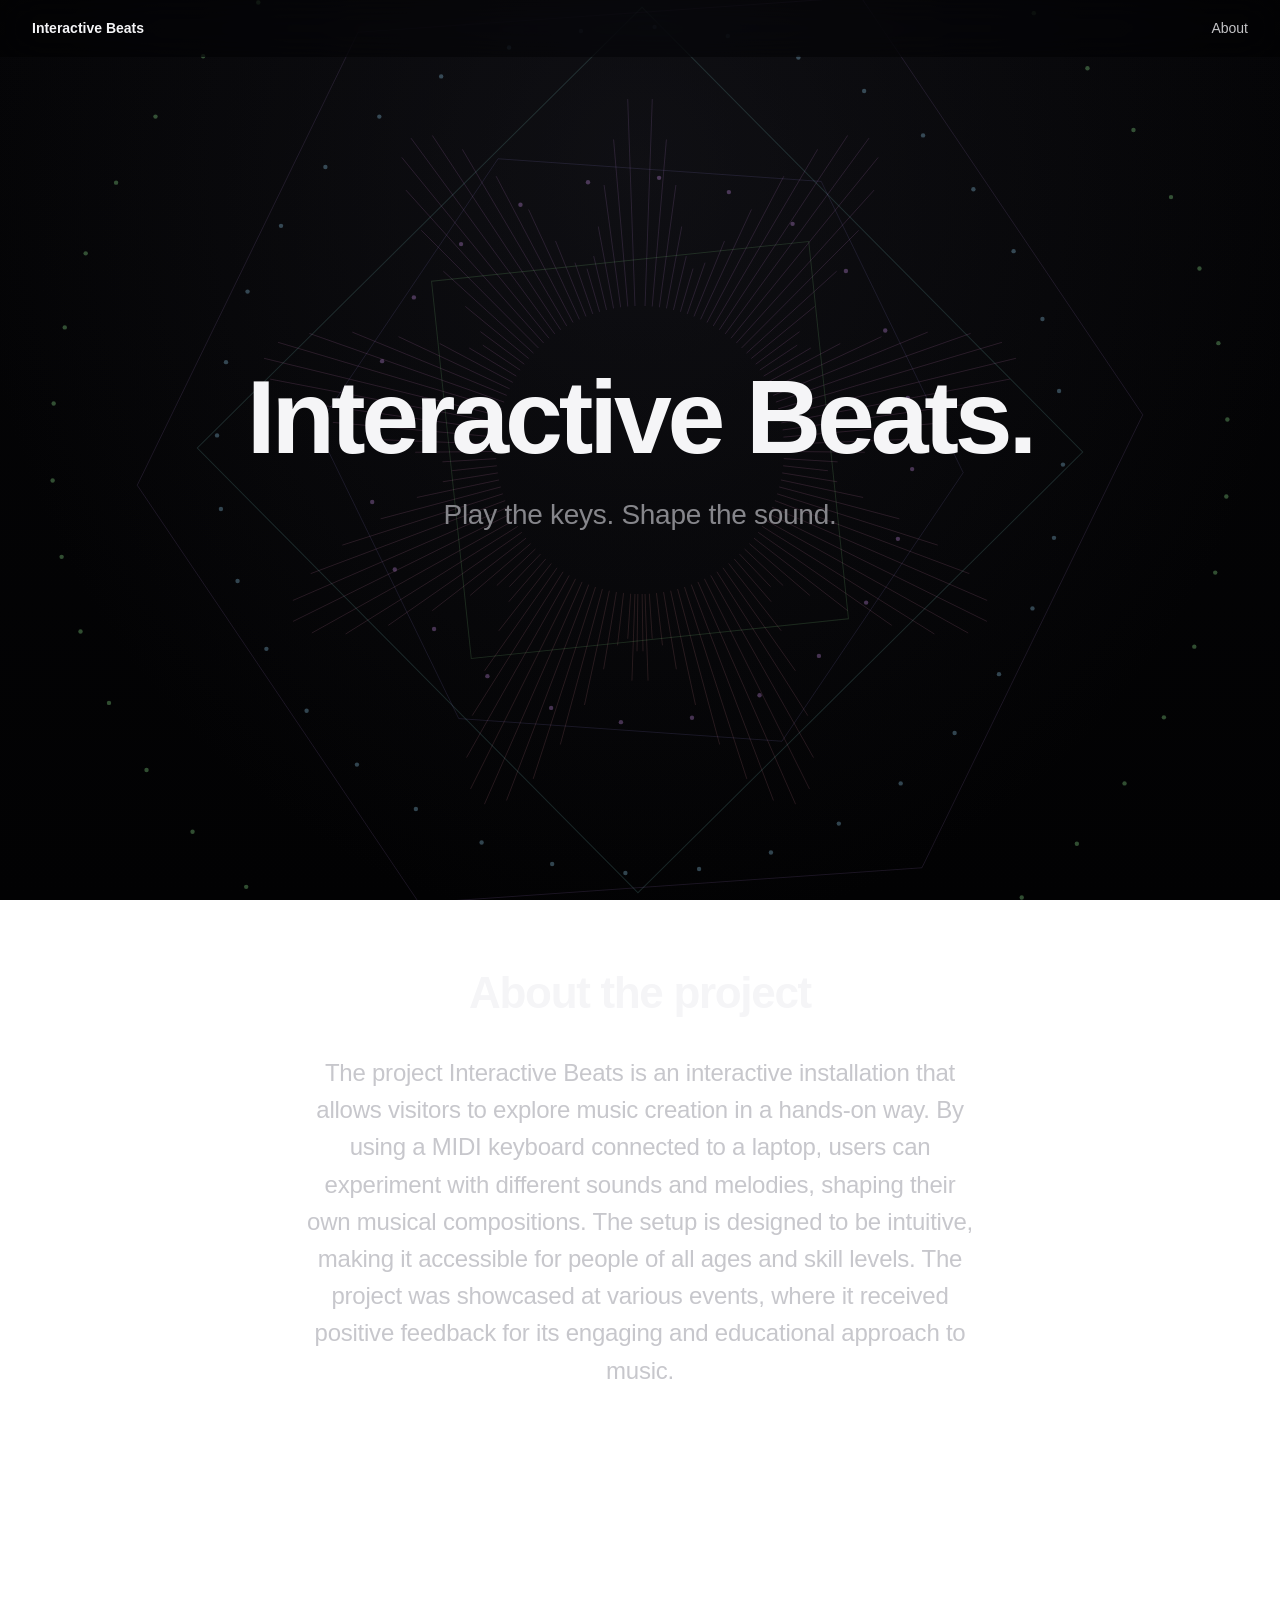
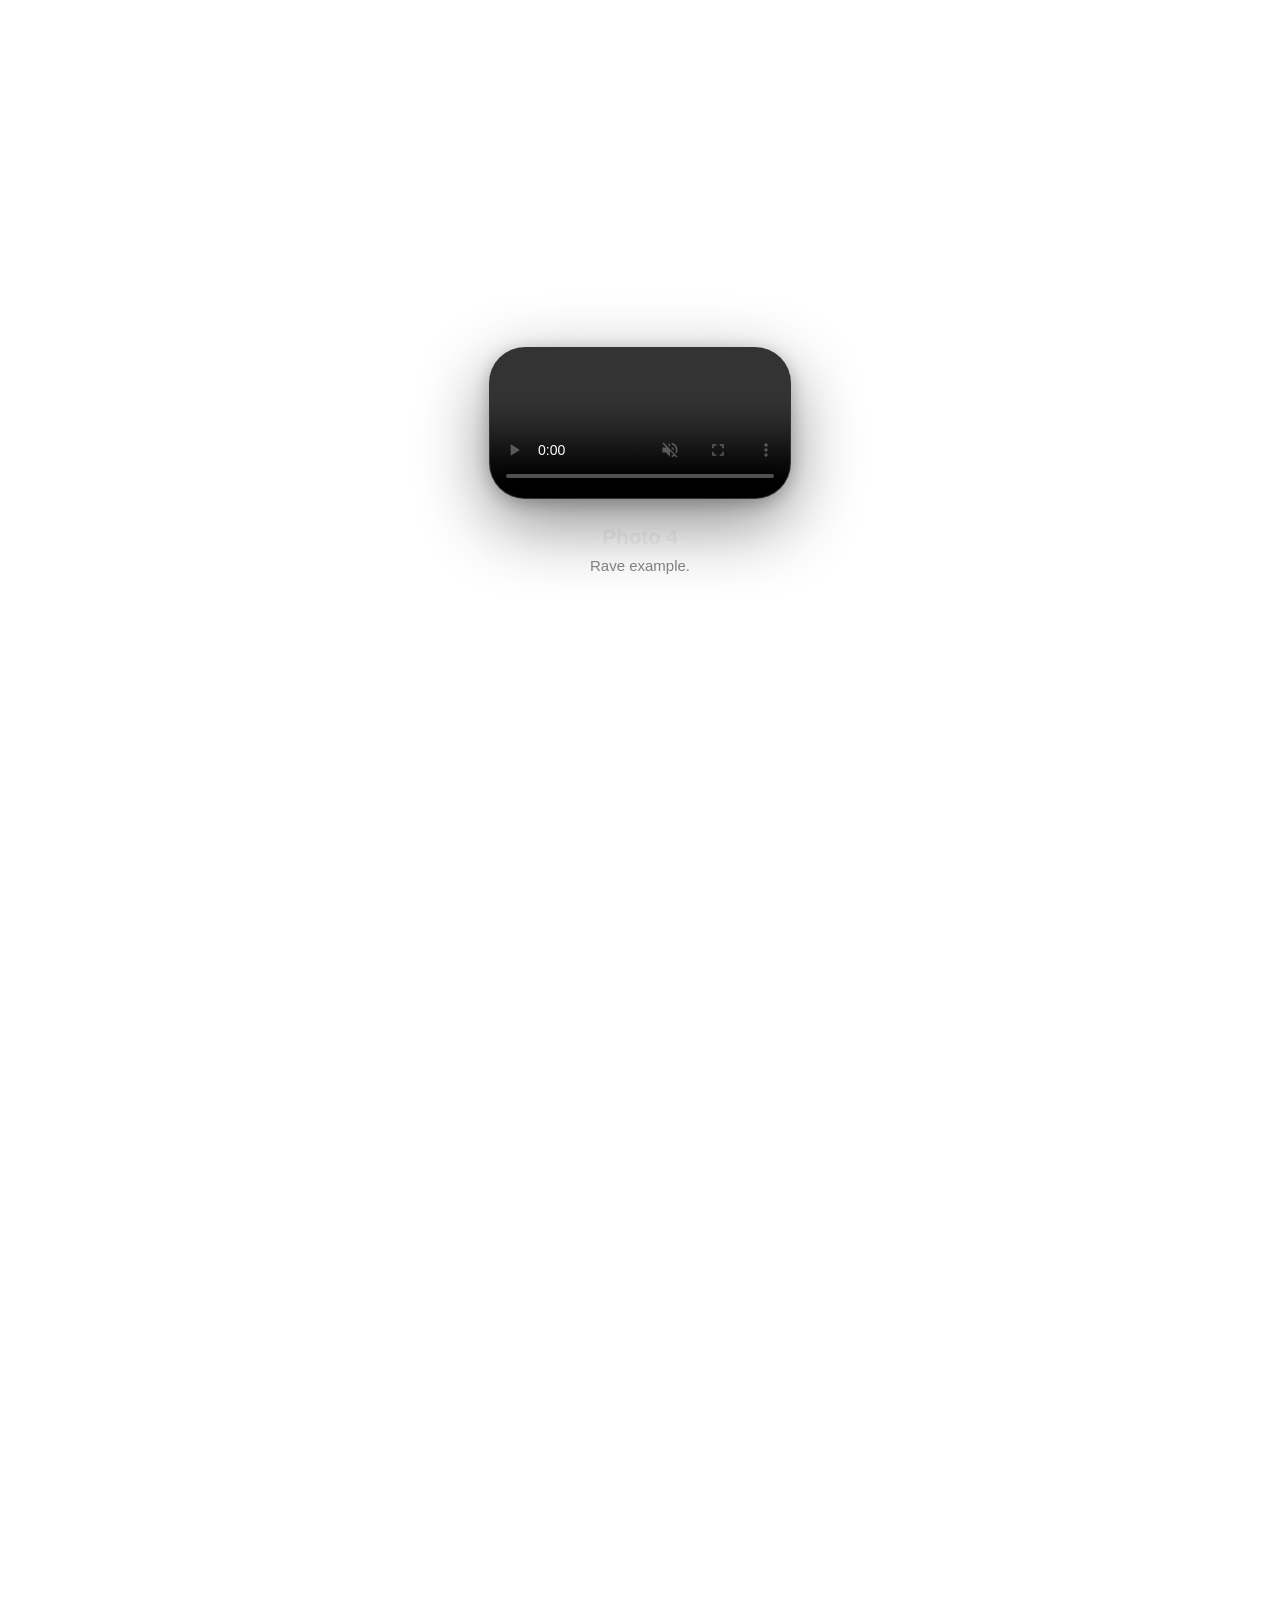
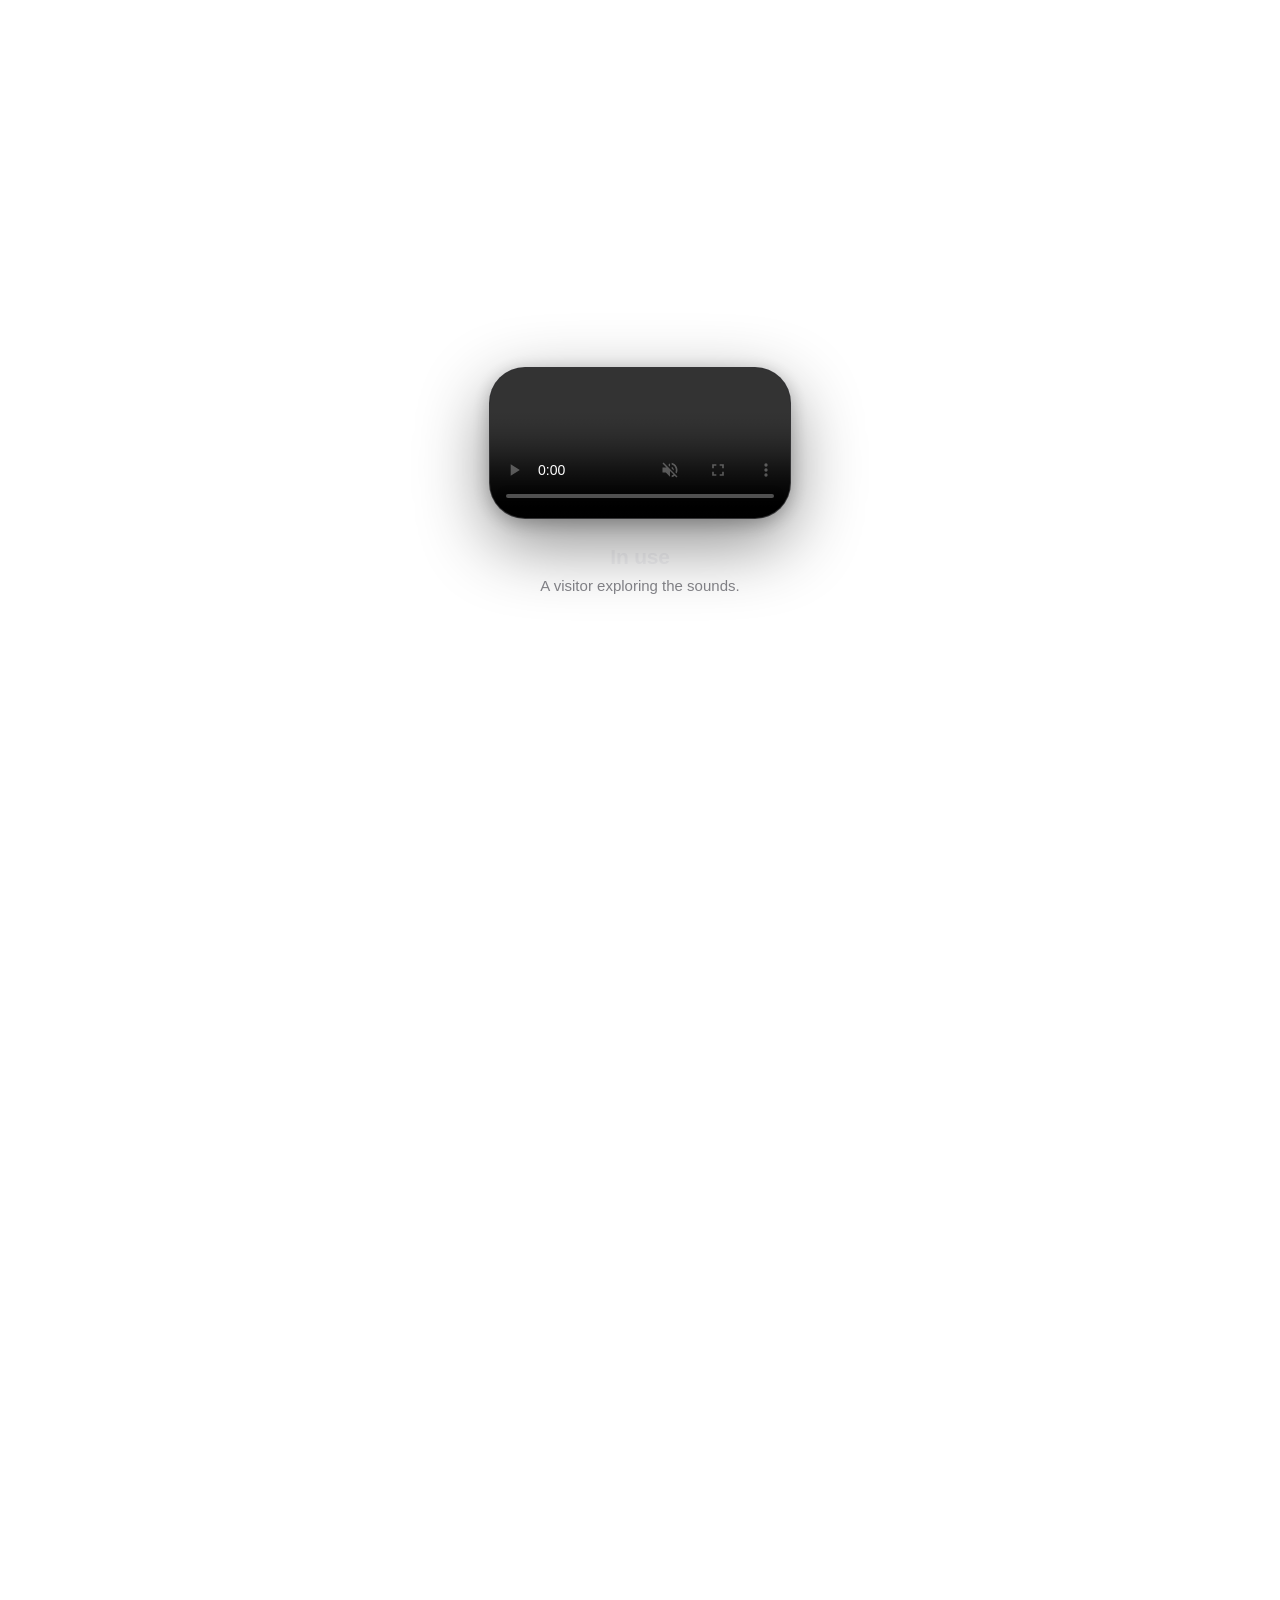
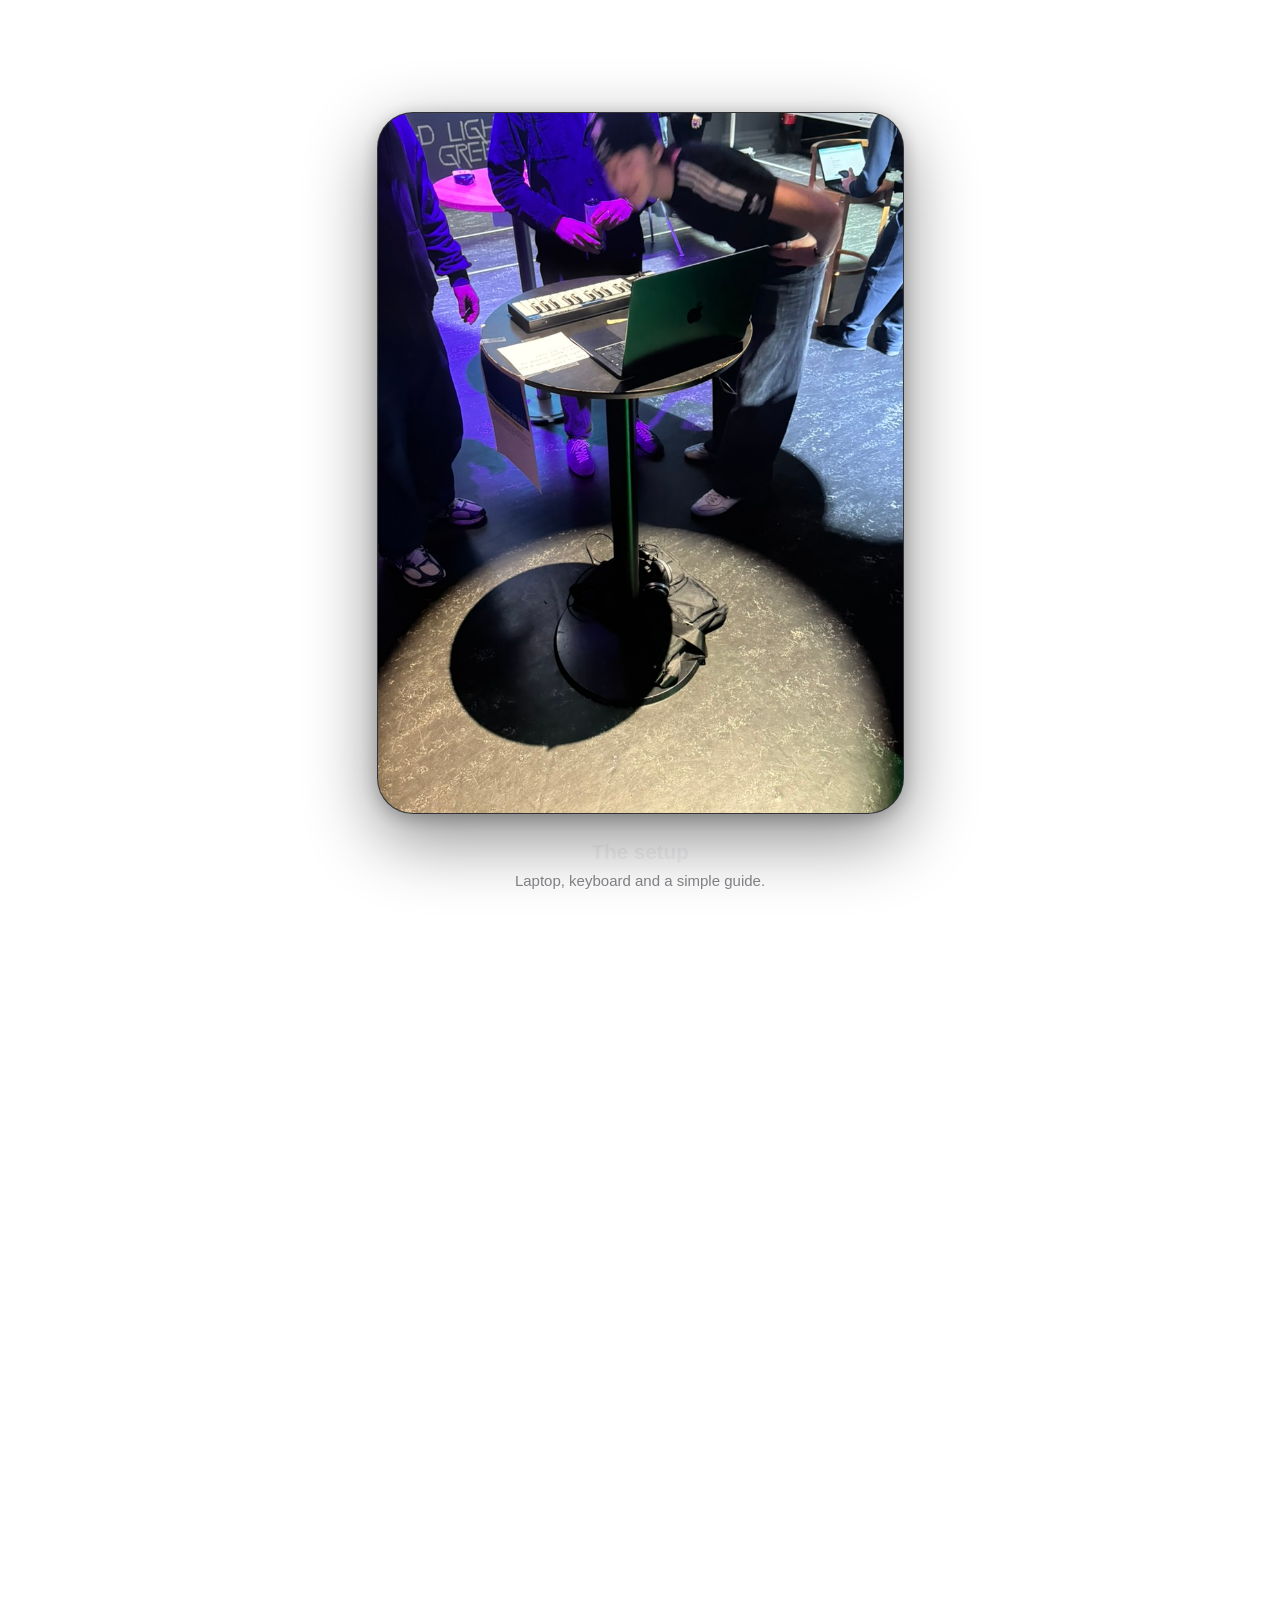
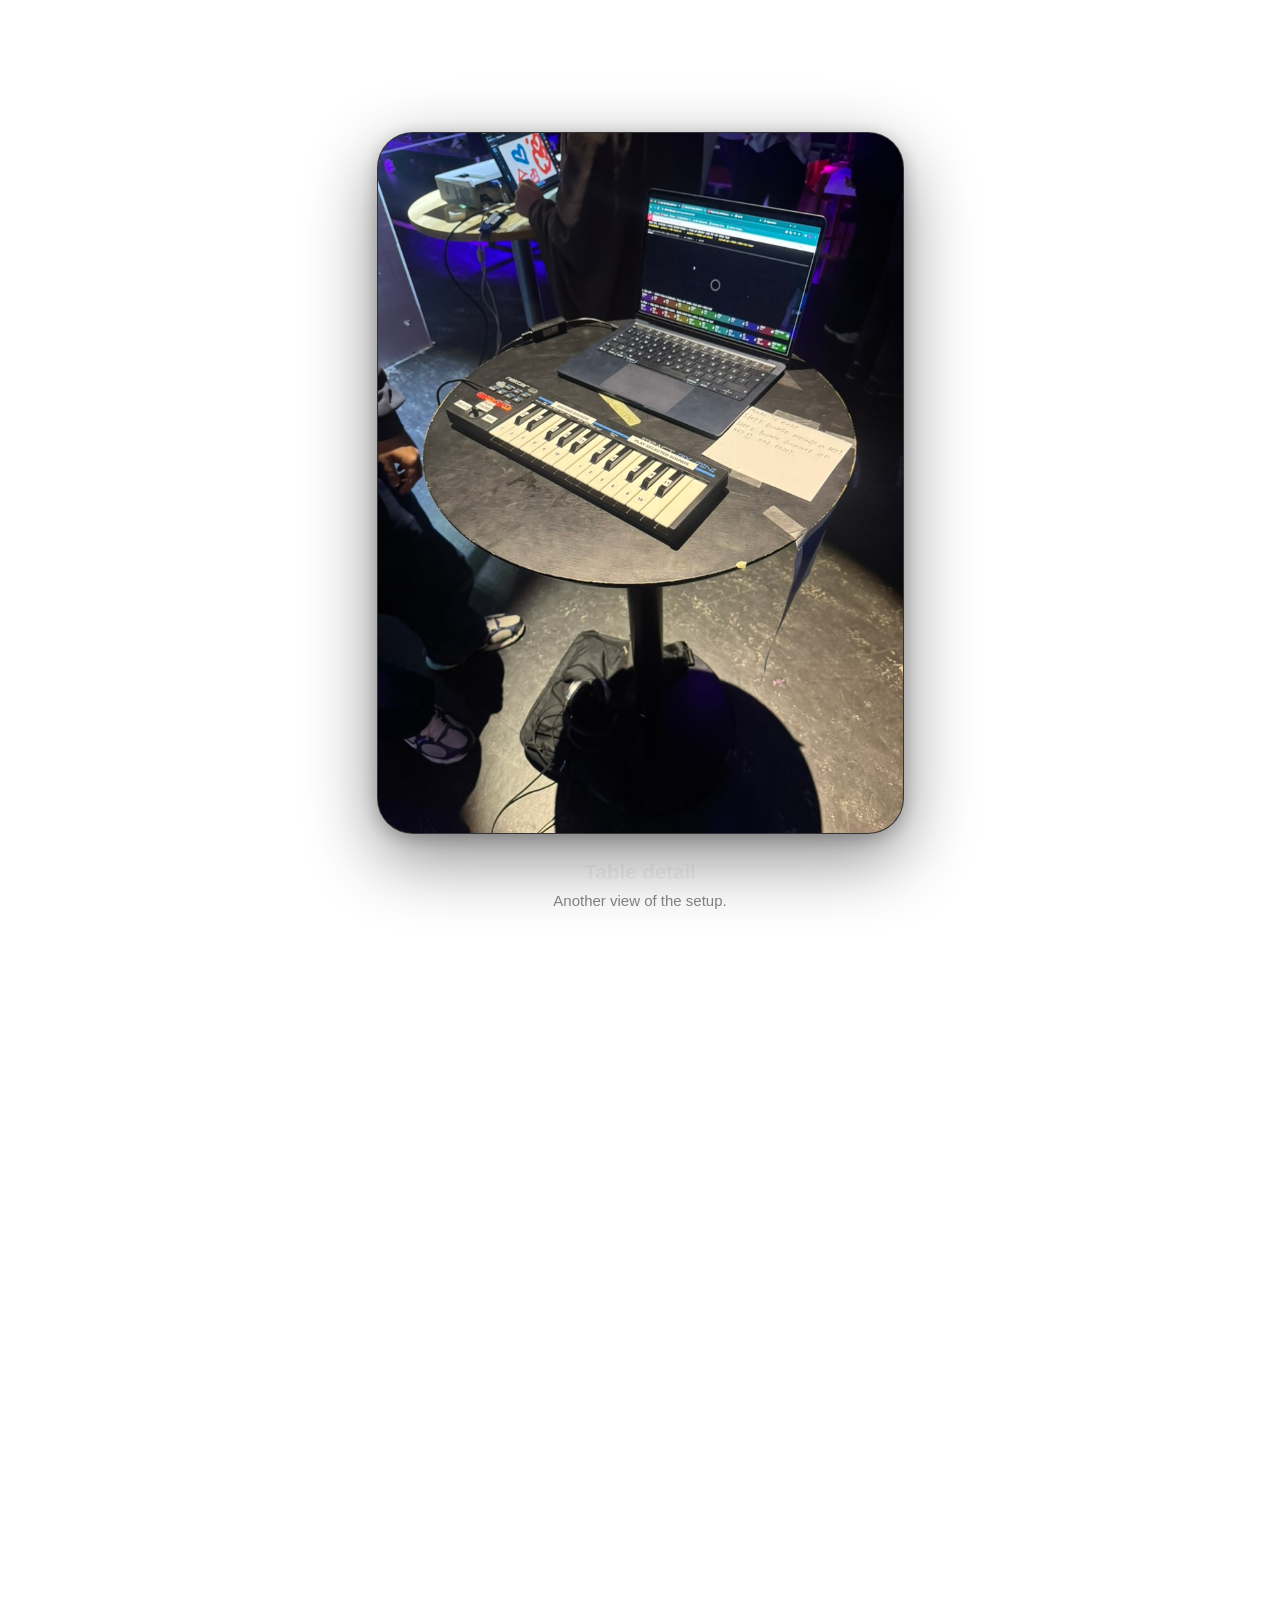
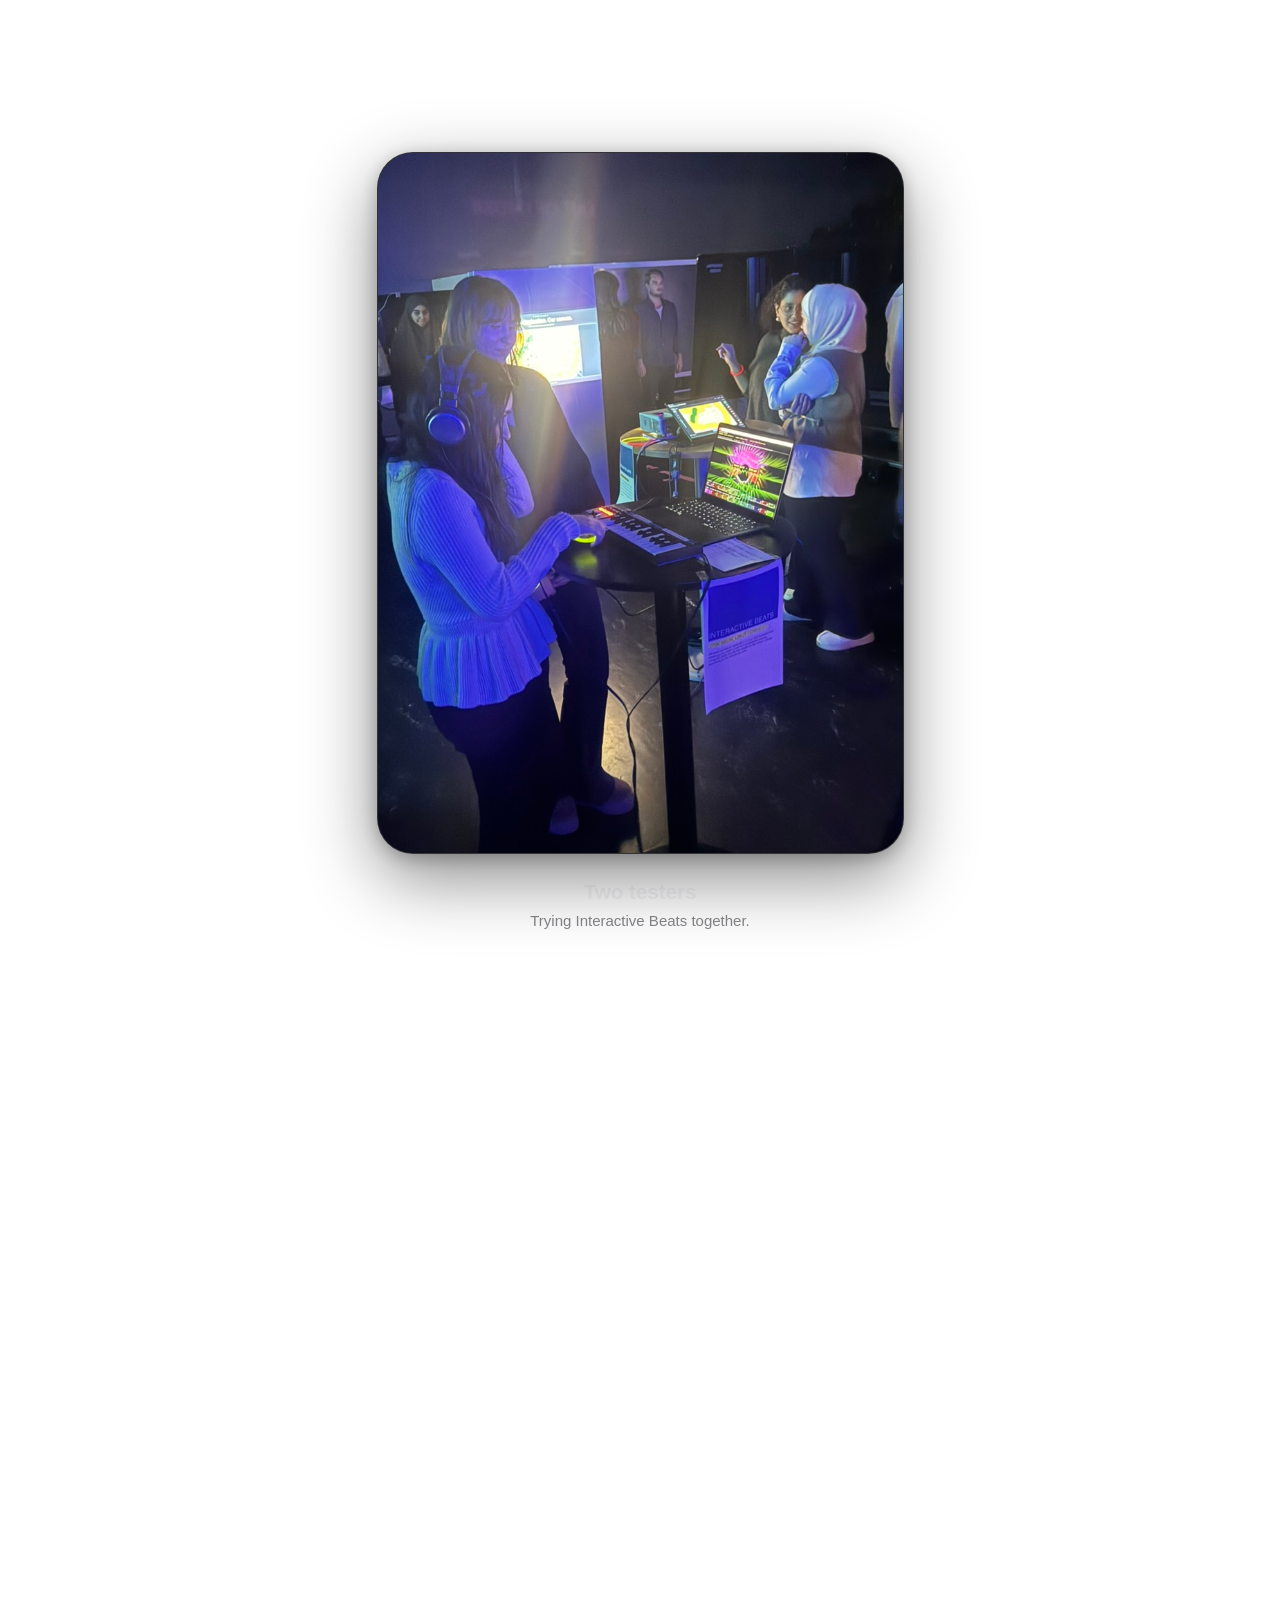
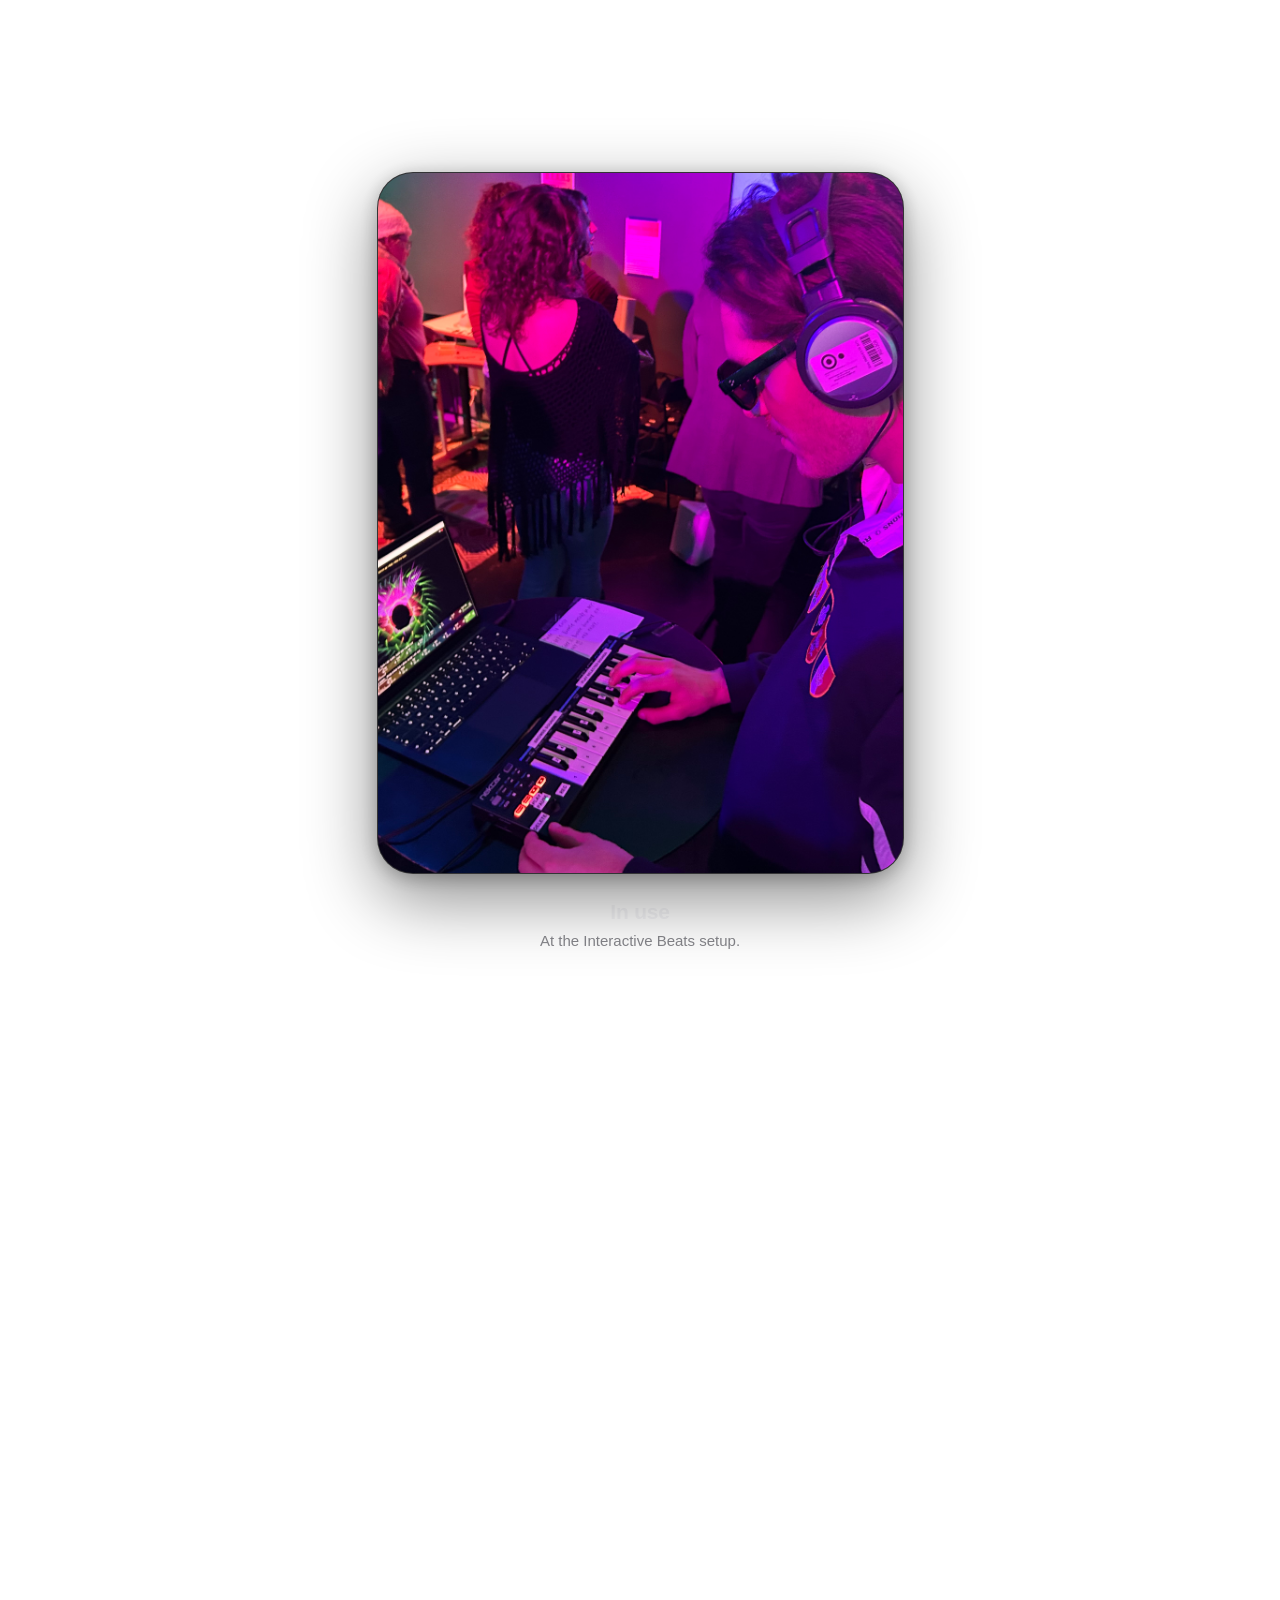
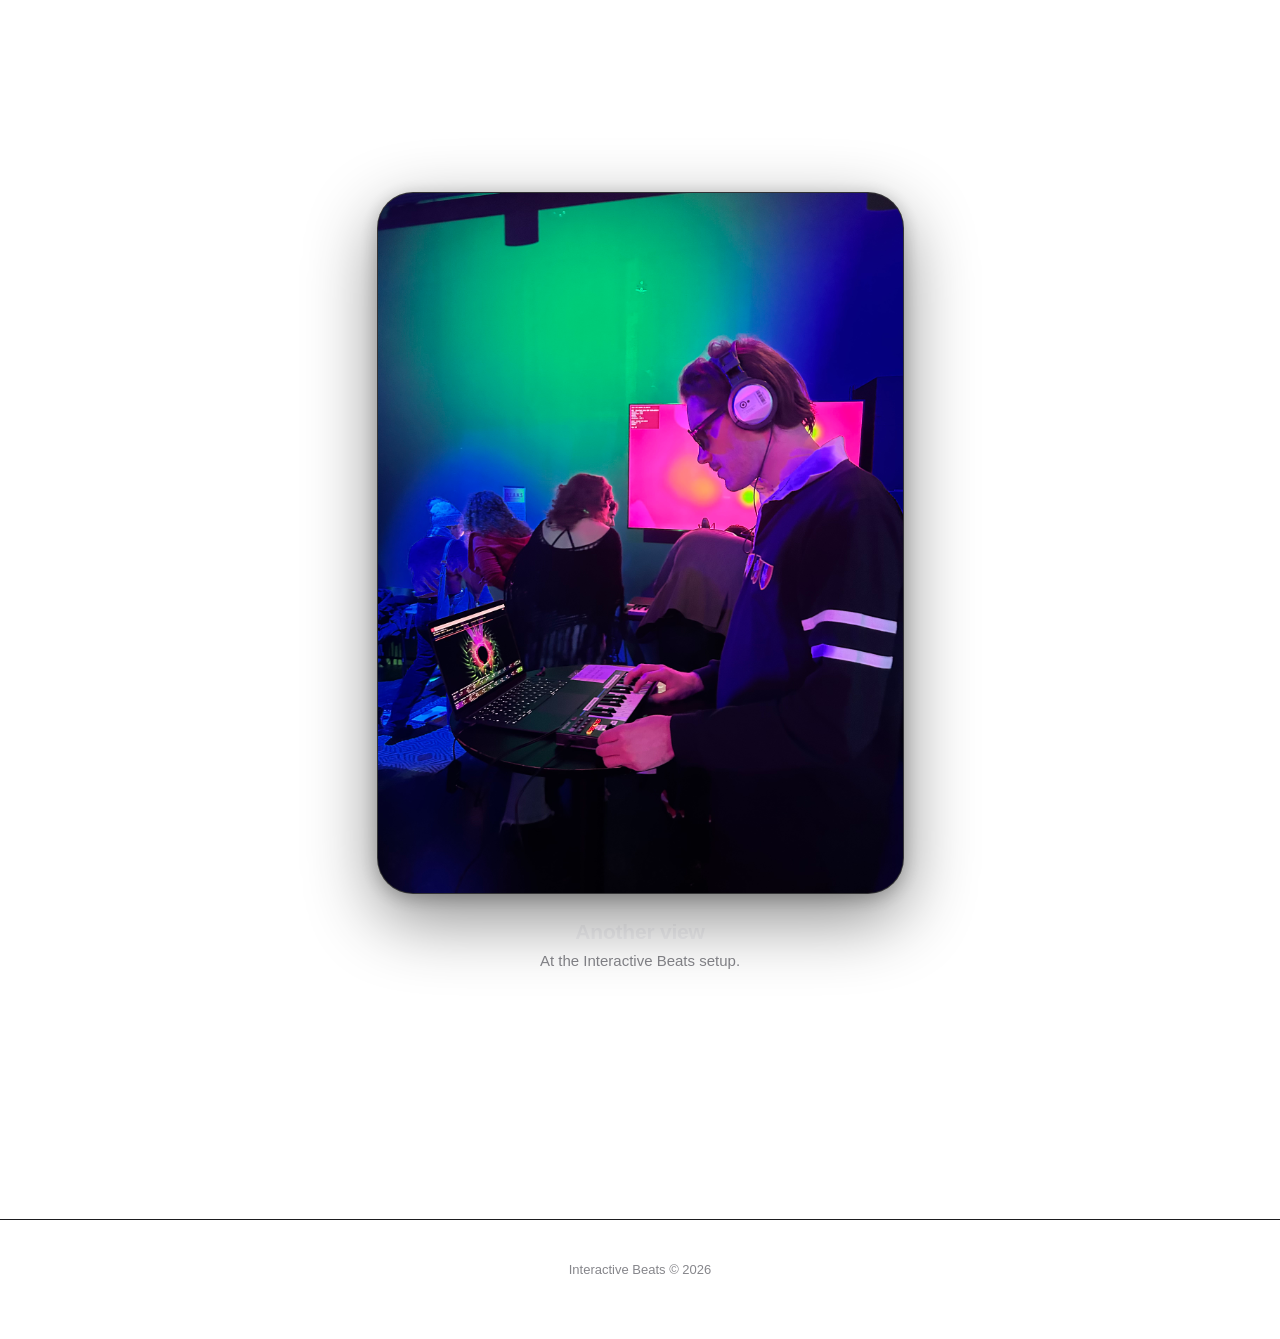
==== Index-3 copy.html @ 4a3d90f1 "Linked Interactive beats to my personal webbpage" ====
<!DOCTYPE html>
<html lang="en">
<head>
    <meta charset="UTF-8">
    <meta name="viewport" content="width=device-width, initial-scale=1.0">
    <title>Interactive Beats</title>
    <style>
        :root {
            --bg: #050507;
            --fg: #f5f5f7;
            --muted: #86868b;
            --card: #1d1d1f;
            --radius: 36px;
        }

        * { box-sizing: border-box; margin: 0; padding: 0; }

        html { scroll-behavior: smooth; }

        body {
            background:
                radial-gradient(ellipse at 50% 18%, rgba(38, 38, 48, 0.32), transparent 42rem),
                linear-gradient(180deg, #050507 0%, #020203 100%);
            background-attachment: fixed;
            color: var(--fg);
            font-family: -apple-system, BlinkMacSystemFont, "SF Pro Display", "Helvetica Neue", Helvetica, Arial, sans-serif;
            -webkit-font-smoothing: antialiased;
            line-height: 1.5;
            isolation: isolate;
        }

        nav {
            position: fixed;
            top: 0;
            left: 0;
            right: 0;
            z-index: 20;
            display: flex;
            justify-content: space-between;
            align-items: center;
            padding: 18px 32px;
            backdrop-filter: saturate(180%) blur(20px);
            -webkit-backdrop-filter: saturate(180%) blur(20px);
            background: rgba(0,0,0,.45);
            font-size: 14px;
        }
        nav a { color: var(--fg); text-decoration: none; opacity: .8; transition: opacity .2s; }
        nav a:hover { opacity: 1; }
        nav .brand { font-weight: 600; opacity: 1; }

        .hero {
            min-height: 100vh;
            display: flex;
            flex-direction: column;
            align-items: center;
            justify-content: center;
            text-align: center;
            padding: 100px 24px;
        }
        .hero h1 {
            font-size: clamp(44px, 9vw, 104px);
            font-weight: 700;
            letter-spacing: -0.04em;
            line-height: 1.02;
        }
        .hero p {
            margin-top: 24px;
            font-size: clamp(19px, 2.6vw, 28px);
            color: var(--muted);
            letter-spacing: -0.01em;
        }

        .about {
            max-width: 720px;
            margin: 0 auto;
            padding: 60px 24px 140px;
            text-align: center;
        }
        .about h2 {
            font-size: clamp(28px, 4.5vw, 44px);
            font-weight: 700;
            letter-spacing: -0.03em;
            margin-bottom: 28px;
        }
        .about p {
            font-size: clamp(19px, 2.2vw, 24px);
            line-height: 1.55;
            color: #c7c7cc;
            letter-spacing: -0.01em;
        }

        /* Scroll story: each photo stays pinned until the next one arrives */
        .scene {
            height: 180vh;
            position: relative;
        }
        .frame {
            position: sticky;
            top: 0;
            height: 100vh;
            display: flex;
            flex-direction: column;
            align-items: center;
            justify-content: center;
            gap: 22px;
            padding: 80px 24px 40px;
            transform: translate3d(0, var(--frame-y, 0), 0);
            opacity: var(--frame-opacity, 1);
            will-change: transform, opacity;
            transition: transform 80ms linear, opacity 80ms linear;
        }
        .photo {
            height: min(78vh, 860px);
            aspect-ratio: 3 / 4;
            max-width: 100%;
            border-radius: var(--radius);
            overflow: hidden;
            background: var(--card);
            transform: translate3d(0, var(--photo-y, 0px), 0);
            will-change: transform;
            border: 1px solid rgba(255, 255, 255, 0.10);
            box-shadow:
                0 24px 70px rgba(0, 0, 0, 0.46),
                0 4px 18px rgba(0, 0, 0, 0.24),
                inset 0 1px 0 rgba(255, 255, 255, 0.08);
        }
        .photo.video-photo {
            display: block;
            width: auto;
            height: auto;
            aspect-ratio: auto;
            max-width: min(90vw, 1280px);
            max-height: min(68vh, 760px);
            object-fit: contain;
        }
        .photo img {
            width: 100%;
            height: 100%;
            object-fit: cover;
            display: block;
            border-radius: calc(var(--radius) - 1px);
            transform: scale(1.012);
        }

        .photo.placeholder {
            display: flex;
            align-items: center;
            justify-content: center;
            color: #48484a;
            font-size: 15px;
            letter-spacing: .06em;
            text-transform: uppercase;
            border: 1px dashed #2c2c2e;
        }

        .caption { text-align: center; }
        .caption h3 { font-size: 21px; font-weight: 600; letter-spacing: -0.01em; }
        .caption p { color: var(--muted); font-size: 15px; margin-top: 2px; }

        /* Last scene doesn't need the extra scroll room */
        .scene:last-of-type { height: 130vh; }

        footer {
            text-align: center;
            color: var(--muted);
            font-size: 13px;
            padding: 40px 24px 60px;
            border-top: 1px solid #1d1d1f;
            position: relative;
        }

        /* Ambient background graphic (transparent canvas behind everything) */
        #bg {
            position: fixed;
            inset: 0;
            width: 100%;
            height: 100%;
            z-index: -1;
            pointer-events: none;
        }

        @media (max-width: 820px) {
            nav { padding: 16px 20px; }
            .photo { height: auto; width: min(92%, 500px); }
            .photo.video-photo {
                width: auto;
                height: auto;
                max-width: 94vw;
                max-height: 58vh;
            }
        }
    </style>
</head>
<body>

    <canvas id="bg" aria-hidden="true"></canvas>

    <nav>
        <a class="brand" href="#top">Interactive Beats</a>
        <a href="#about">About</a>
    </nav>

    <header class="hero" id="top">
        <h1>Interactive Beats.</h1>
        <p>Play the keys. Shape the sound.</p>
    </header>

    <section class="about" id="about">
        <h2>About the project</h2>
    
        <p>
            The project Interactive Beats is an interactive installation that allows visitors to explore music creation in a hands-on way. By using a MIDI keyboard connected to a laptop, users can experiment with different sounds and melodies, shaping their own musical compositions. The setup is designed to be intuitive, making it accessible for people of all ages and skill levels. The project was showcased at various events, where it received positive feedback for its engaging and educational approach to music. 
        </p>
    </section>

    <div class="scene">
        <div class="frame">
            <video class="photo video-photo scroll-play-video" muted playsinline controls preload="metadata" aria-label="Rave example video">
                <source src="photos%20copy/Rave%20exempel%201.mov" type="video/quicktime">
                Your browser does not support embedded video.
            </video>
            <div class="caption"><h3>Photo 4</h3><p>Rave example.</p></div>
        </div>
    </div>

    <div class="scene">
        <div class="frame">
            <video class="photo video-photo scroll-play-video" muted playsinline controls preload="metadata" aria-label="Visitor using the Interactive Beats table">
                <source src="photos%20copy/Video%20in%20use.MOV" type="video/quicktime">
                Your browser does not support embedded video.
            </video>
            <div class="caption"><h3>In use</h3><p>A visitor exploring the sounds.</p></div>
        </div>
    </div>

    <div class="scene">
        <div class="frame">
            <div class="photo"><img src="photos%20copy/Table.jpg" alt="Laptop and MIDI keyboard on a table with instructions"></div>
            <div class="caption"><h3>The setup</h3><p>Laptop, keyboard and a simple guide.</p></div>
        </div>
    </div>

    <div class="scene">
        <div class="frame">
            <div class="photo"><img src="photos%20copy/Table2.jpg" alt="Another view of the Interactive Beats table setup"></div>
            <div class="caption"><h3>Table detail</h3><p>Another view of the setup.</p></div>
        </div>
    </div>

    <div class="scene">
        <div class="frame">
            <div class="photo"><img src="photos%20copy/Two%20testers.jpeg" alt="Two testers with Interactive Beats"></div>
            <div class="caption"><h3>Two testers</h3><p>Trying Interactive Beats together.</p></div>
        </div>
    </div>

    <div class="scene">
        <div class="frame">
            <div class="photo"><img src="photos%20copy/ME.jpg" alt="Project creator at the Interactive Beats setup"></div>
            <div class="caption"><h3>In use</h3><p>At the Interactive Beats setup.</p></div>
        </div>
    </div>

    <div class="scene">
        <div class="frame">
            <div class="photo"><img src="photos%20copy/ME%202.jpg" alt="Another photo of the project creator at the Interactive Beats setup"></div>
            <div class="caption"><h3>Another view</h3><p>At the Interactive Beats setup.</p></div>
        </div>
    </div>

    <footer>Interactive Beats &copy; 2026</footer>

    <script>
        /* Play the in-use video while its scene is visible, and pause it offscreen. */
        (() => {
            const videos = document.querySelectorAll('.scroll-play-video');
            if (!videos.length || !('IntersectionObserver' in window)) return;

            videos.forEach((video) => {
                const observer = new IntersectionObserver(([entry]) => {
                    if (entry.isIntersecting) {
                        video.play().catch((error) => {
                            if (error.name !== 'NotAllowedError') {
                                console.error('Unable to play the video:', error);
                            }
                        });
                    } else {
                        video.pause();
                    }
                }, { threshold: 0.6 });

                observer.observe(video);
            });
        })();

        /* Smooth the pinned photo frames as they arrive and leave during scrolling. */
        (() => {
            const scenes = [...document.querySelectorAll('.scene')];
            const reduce = window.matchMedia('(prefers-reduced-motion: reduce)').matches;
            let frameRequested = false;

            function clamp(value, min, max) {
                return Math.max(min, Math.min(max, value));
            }

            function smoothstep(value) {
                return value * value * (3 - 2 * value);
            }

            function updateFrames() {
                frameRequested = false;
                if (reduce) return;

                scenes.forEach((scene) => {
                    const frame = scene.querySelector('.frame');
                    const rect = scene.getBoundingClientRect();
                    const viewport = window.innerHeight;
                    const scrollRange = Math.max(1, rect.height - viewport);
                    const progress = clamp(-rect.top / scrollRange, 0, 1);
                    const photo = scene.querySelector('.photo');

                    const enter = smoothstep(clamp((viewport - rect.top) / (viewport * 0.55), 0, 1));
                    const leave = smoothstep(clamp((progress - 0.72) / 0.28, 0, 1));

                    photo.style.setProperty('--photo-y', `${-progress * 12}px`);
                    const entranceY = (1 - enter) * 7;
                    const exitY = -leave * 9;
                    frame.style.setProperty('--frame-y', `calc(${entranceY}vh + ${exitY}vh)`);
                    frame.style.setProperty('--frame-opacity', (1 - leave * 0.12).toFixed(3));
                });
            }

            function requestUpdate() {
                if (frameRequested) return;
                frameRequested = true;
                requestAnimationFrame(updateFrames);
            }

            window.addEventListener('scroll', requestUpdate, { passive: true });
            window.addEventListener('resize', requestUpdate);
            updateFrames();
        })();

        /* Background: a quiet, transparent echo of the Interactive Beats visuals
           (rings of dots, rotating squares, mirrored rays, hexagons).
           Very low opacity, slow motion; scrolling nudges rotation and hue. */
        (() => {
            const cv = document.getElementById('bg');
            const g = cv.getContext('2d');
            const reduce = window.matchMedia('(prefers-reduced-motion: reduce)').matches;
            let w = 0, h = 0, dpr = 1;

            function resize() {
                dpr = Math.min(window.devicePixelRatio || 1, 2);
                w = window.innerWidth; h = window.innerHeight;
                cv.width = w * dpr; cv.height = h * dpr;
                g.setTransform(dpr, 0, 0, dpr, 0, 0);
            }
            window.addEventListener('resize', resize);
            resize();

            const hsla = (hue, a) => `hsla(${hue % 360}, 70%, 75%, ${a})`;

            function hexagon(r, rot) {
                g.beginPath();
                for (let k = 0; k < 6; k++) {
                    const a = rot + Math.PI * 2 * k / 6;
                    g.lineTo(Math.cos(a) * r, Math.sin(a) * r);
                }
                g.closePath();
                g.stroke();
            }

            function draw(ms) {
                const t = reduce ? 0 : ms / 1000;
                const sc = window.scrollY || 0;
                const base = Math.min(w, h);
                const hueShift = sc * 0.03;          // scrolling slowly drifts the colours

                g.clearRect(0, 0, w, h);
                g.save();
                g.translate(w / 2, h / 2);

                // Mirrored rays (melody)
                g.lineWidth = 1;
                for (let k = 0; k < 64; k++) {
                    const ang = Math.PI * k / 63 - Math.PI / 2 + t * 0.01 + sc * 0.0001;
                    const v = 0.5 + 0.5 * Math.sin(k * 0.45 + t * 0.7);
                    const r0 = base * 0.16, r1 = r0 + base * (0.05 + v * 0.22);
                    g.strokeStyle = hsla(280 + k * 1.2 + hueShift, 0.14);
                    g.beginPath();
                    g.moveTo(Math.cos(ang) * r0, Math.sin(ang) * r0);
                    g.lineTo(Math.cos(ang) * r1, Math.sin(ang) * r1);
                    g.moveTo(-Math.cos(ang) * r0, Math.sin(ang) * r0);
                    g.lineTo(-Math.cos(ang) * r1, Math.sin(ang) * r1);
                    g.stroke();
                }

                // Rotating squares (drum loop)
                for (let k = 0; k < 2; k++) {
                    g.save();
                    g.rotate(-t * 0.03 * (k + 1) + k + sc * 0.0004);
                    const s = base * (0.42 + k * 0.28) * (1 + 0.01 * Math.sin(t * 0.8 + k));
                    g.strokeStyle = hsla(120 + k * 55 + hueShift, 0.15);
                    g.strokeRect(-s / 2, -s / 2, s, s);
                    g.restore();
                }

                // Hexagons (melody FX)
                for (let k = 0; k < 2; k++) {
                    g.strokeStyle = hsla(250 + k * 20 + hueShift, 0.13);
                    hexagon(base * (0.36 + k * 0.2), t * 0.02 * (k ? -1 : 1) + sc * 0.0003);
                }

                // Rings of dots
                const rings = [[24, 0.30, 280], [36, 0.47, 200], [48, 0.66, 120]];
                rings.forEach(([count, rad, hue], n) => {
                    const R = base * rad * (1 + 0.012 * Math.sin(t * 0.6 + n));
                    const dir = n % 2 ? -1 : 1;
                    g.fillStyle = hsla(hue + hueShift, 0.32);
                    for (let k = 0; k < count; k++) {
                        const ang = Math.PI * 2 * k / count + dir * (t * 0.02 * (n + 1) + sc * 0.0002);
                        g.beginPath();
                        g.arc(Math.cos(ang) * R, Math.sin(ang) * R, 2.2, 0, Math.PI * 2);
                        g.fill();
                    }
                });

                g.restore();
                if (!reduce) requestAnimationFrame(draw);
            }

            if (reduce) { draw(0); window.addEventListener('scroll', () => draw(0), { passive: true }); }
            else requestAnimationFrame(draw);
        })();
    </script>

</body>
</html>
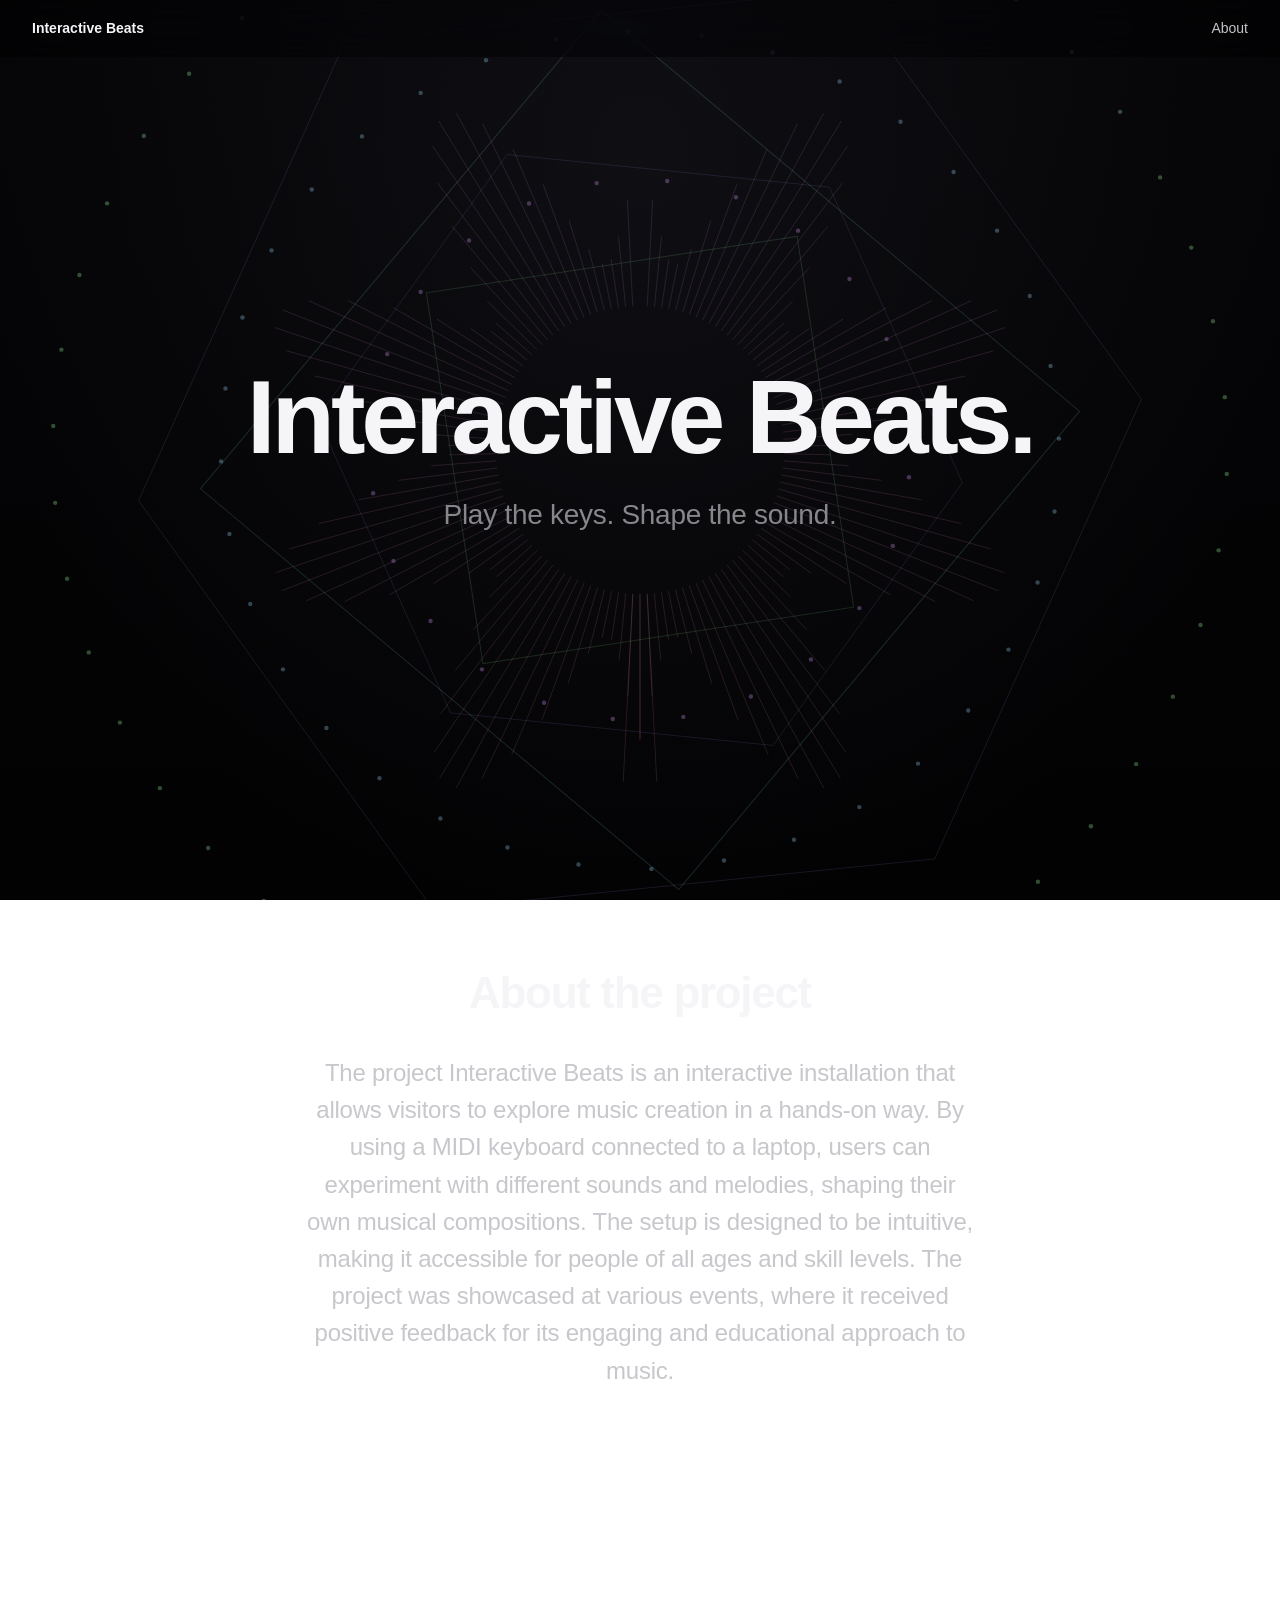
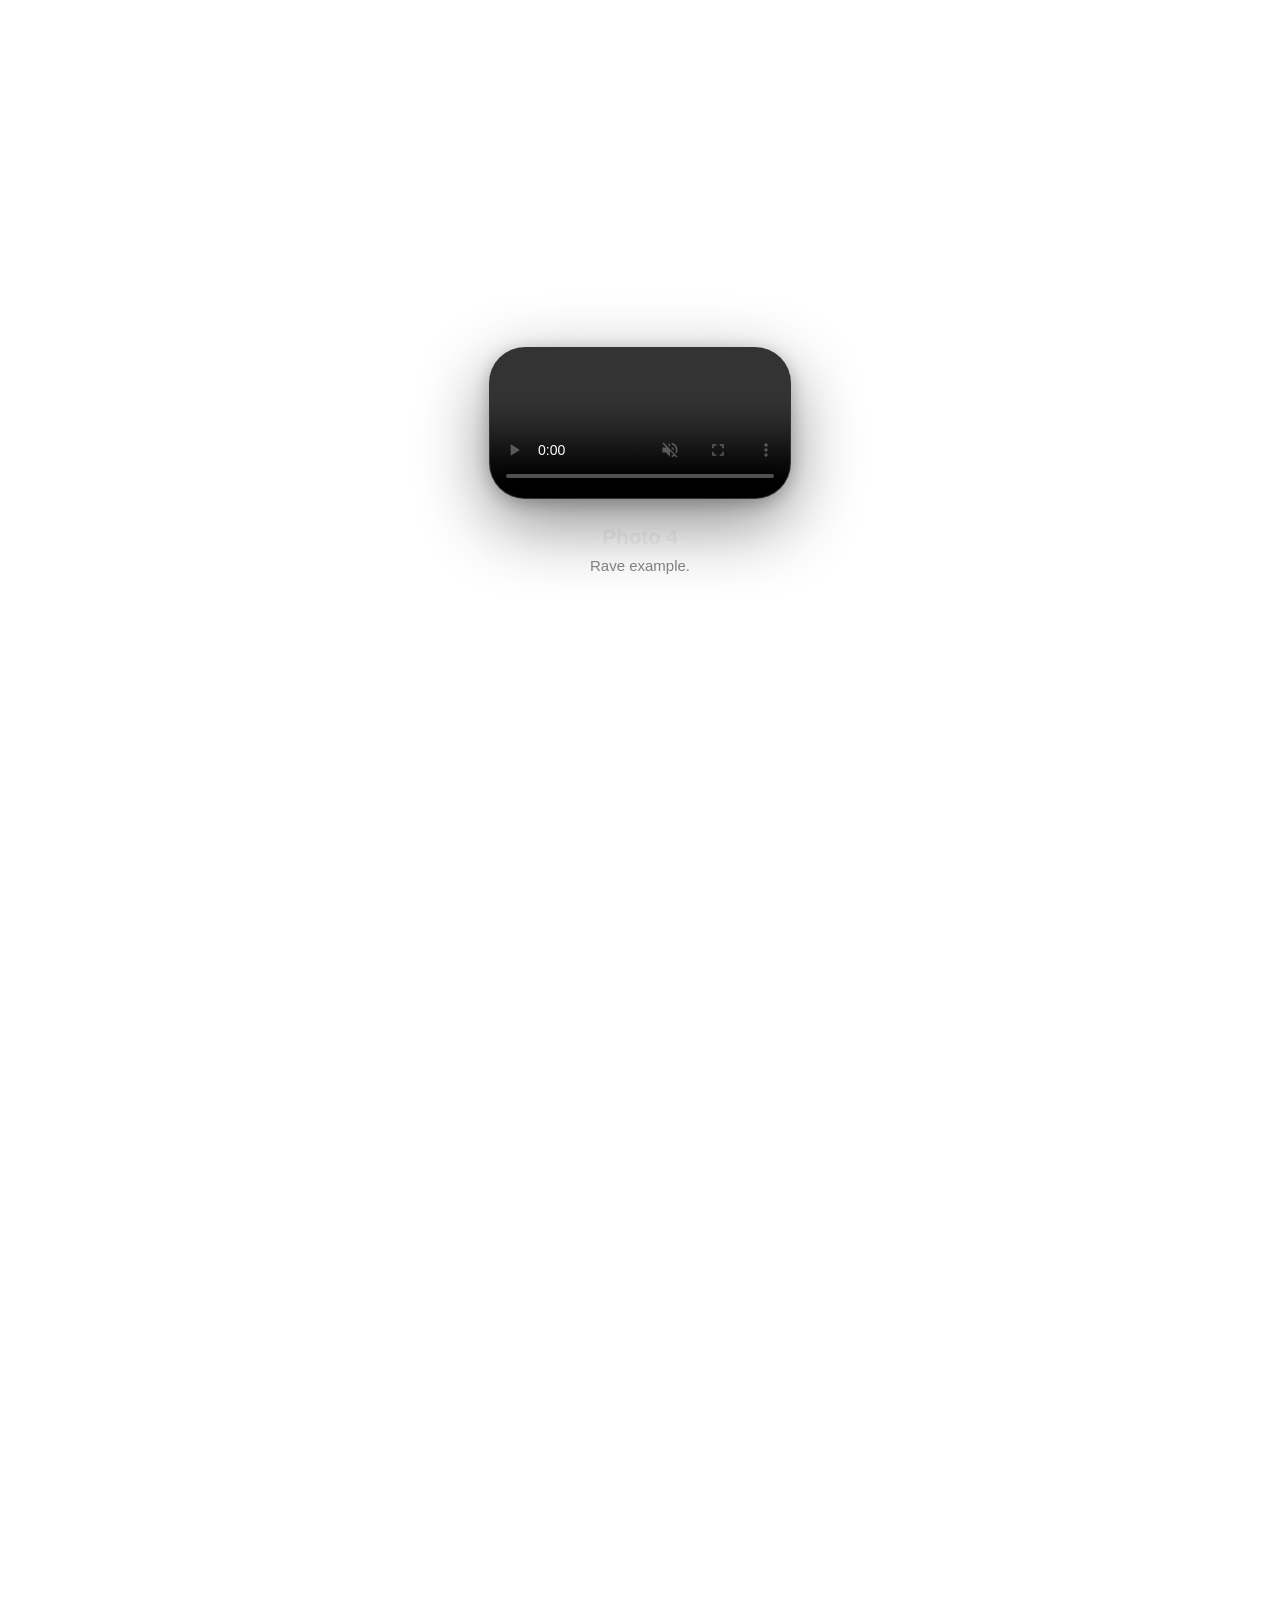
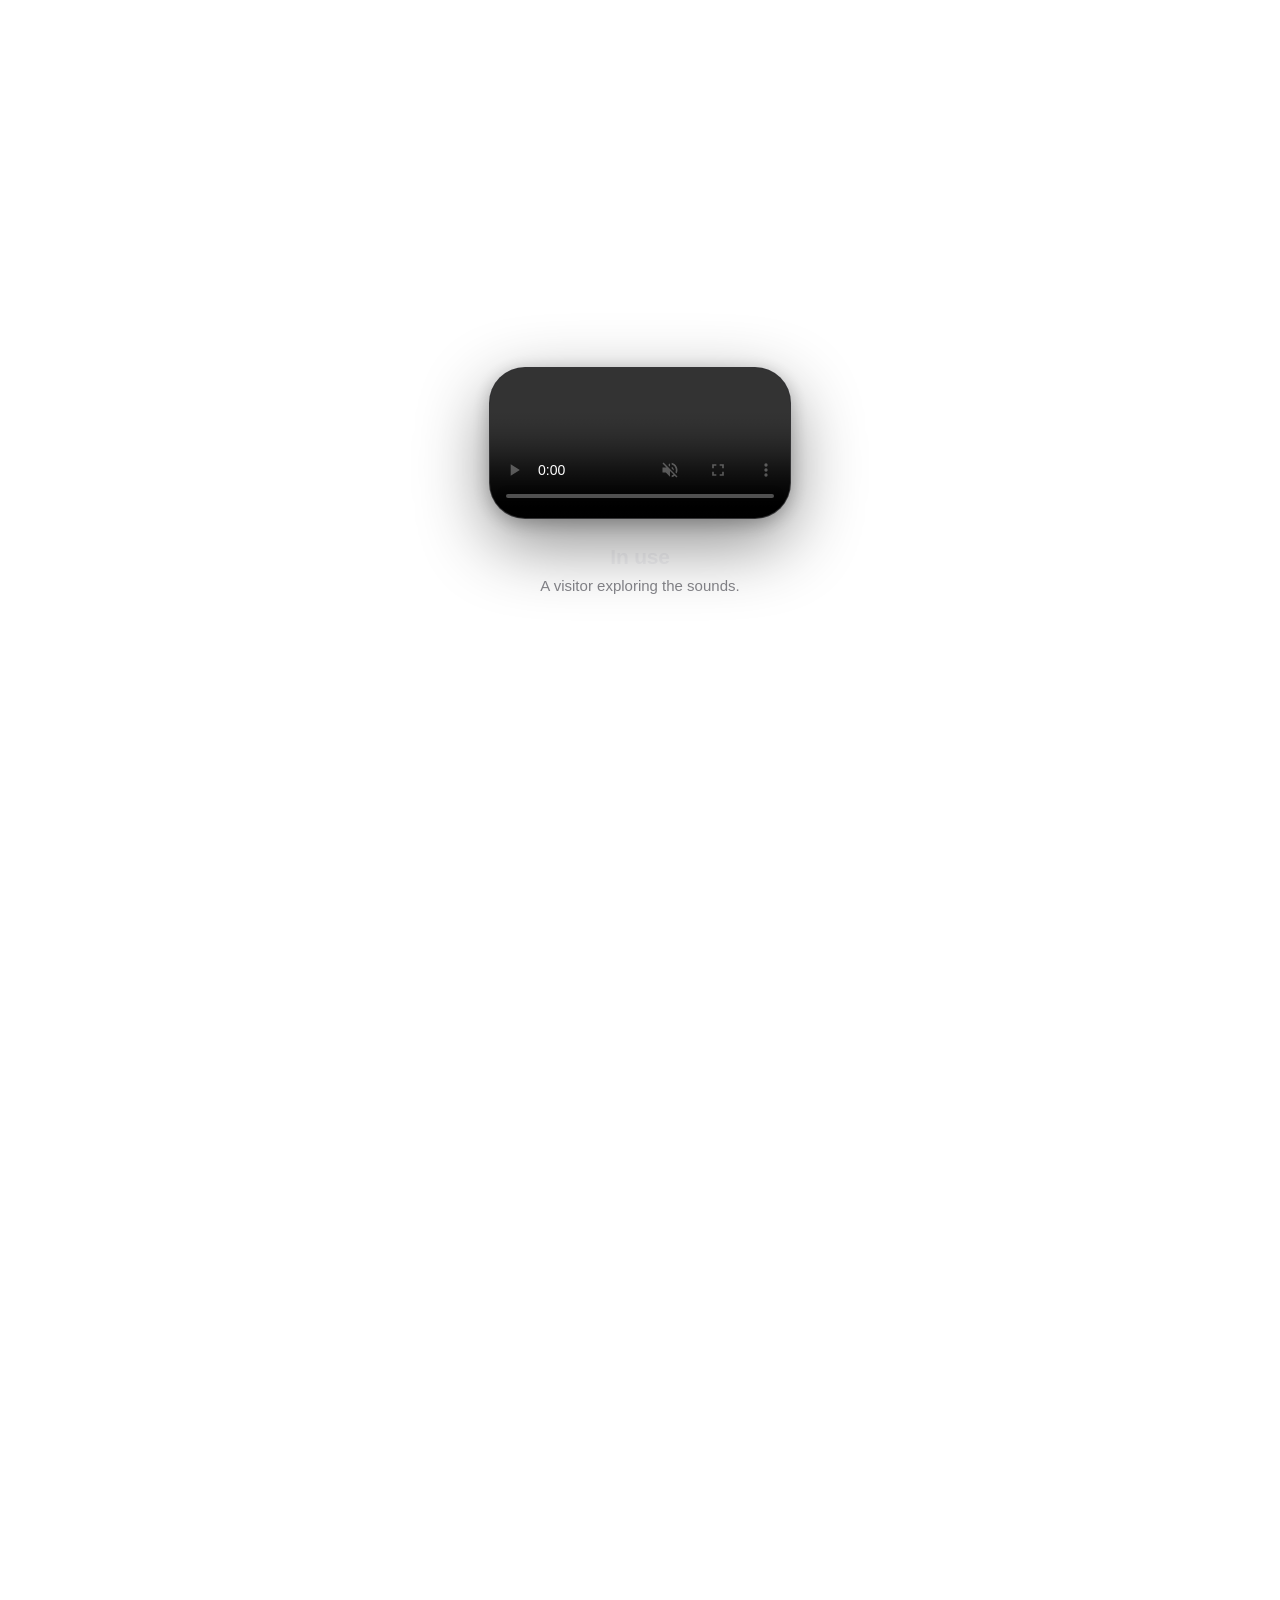
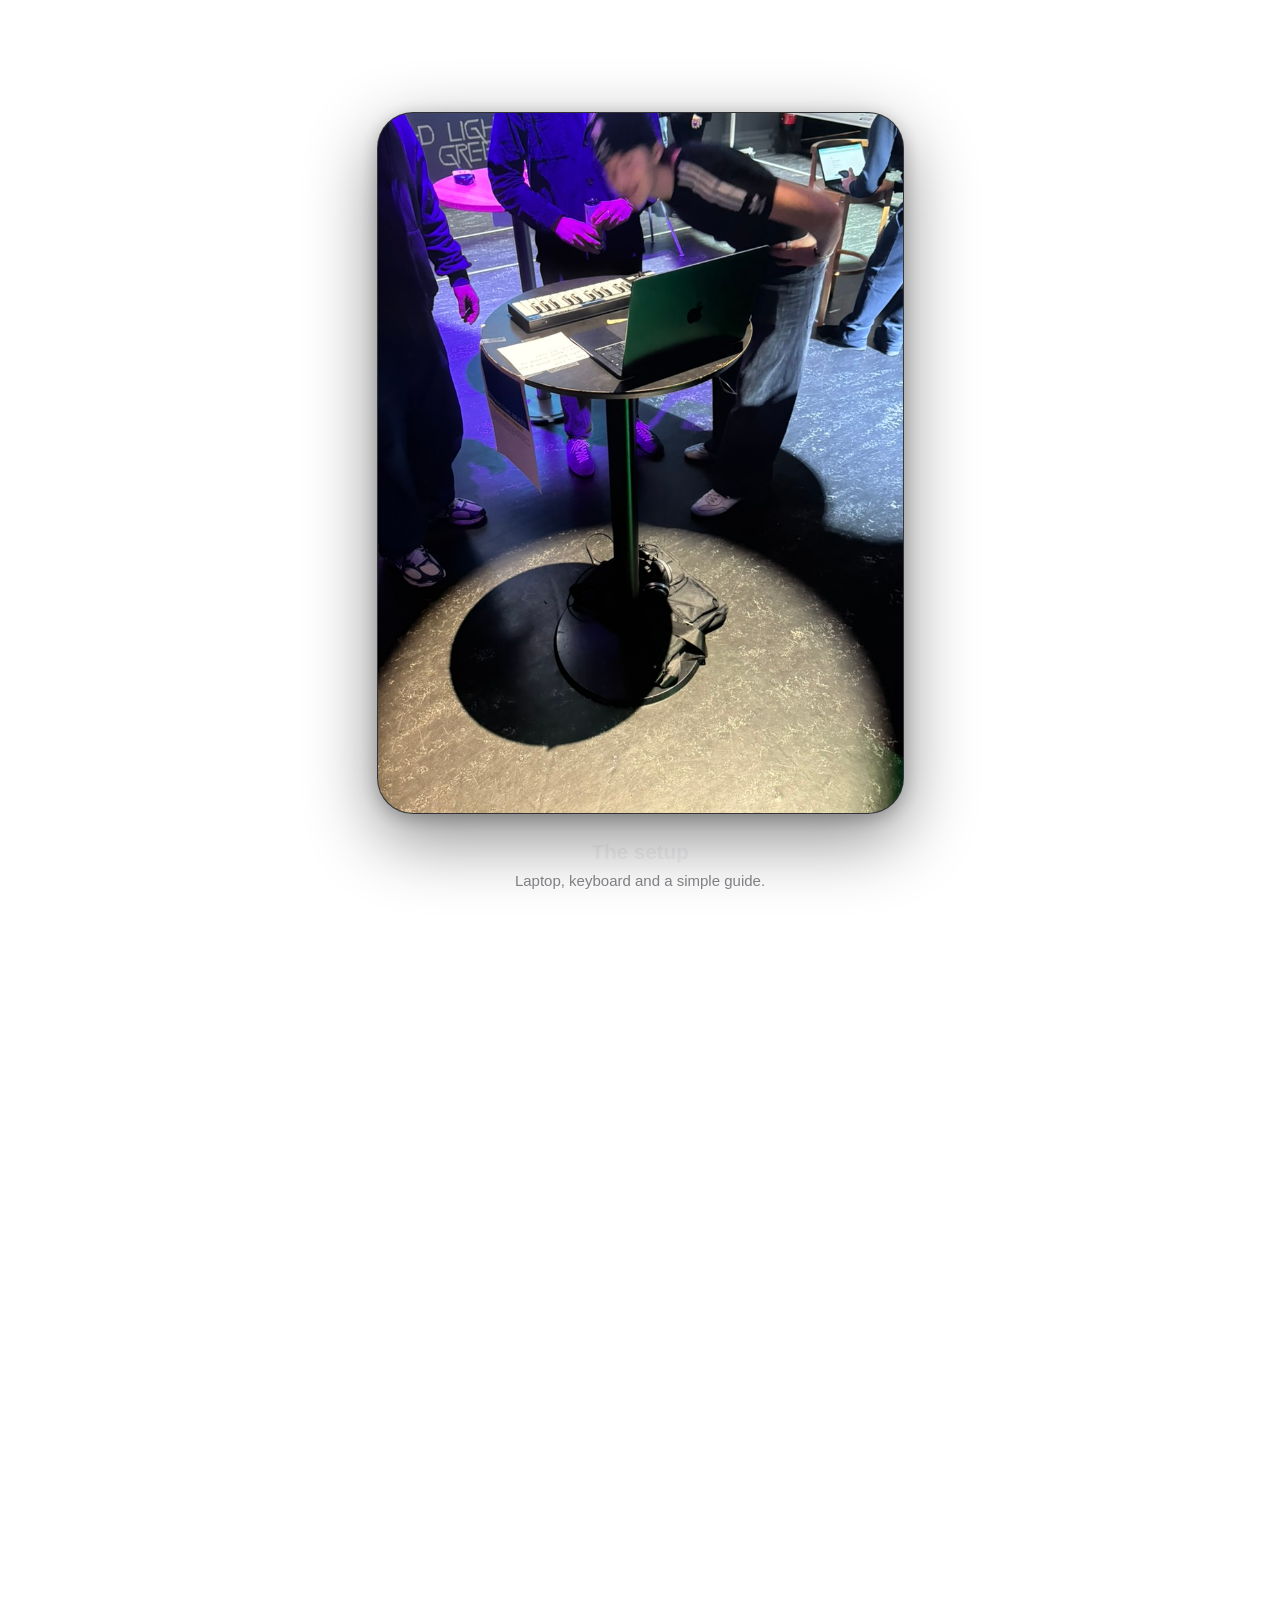
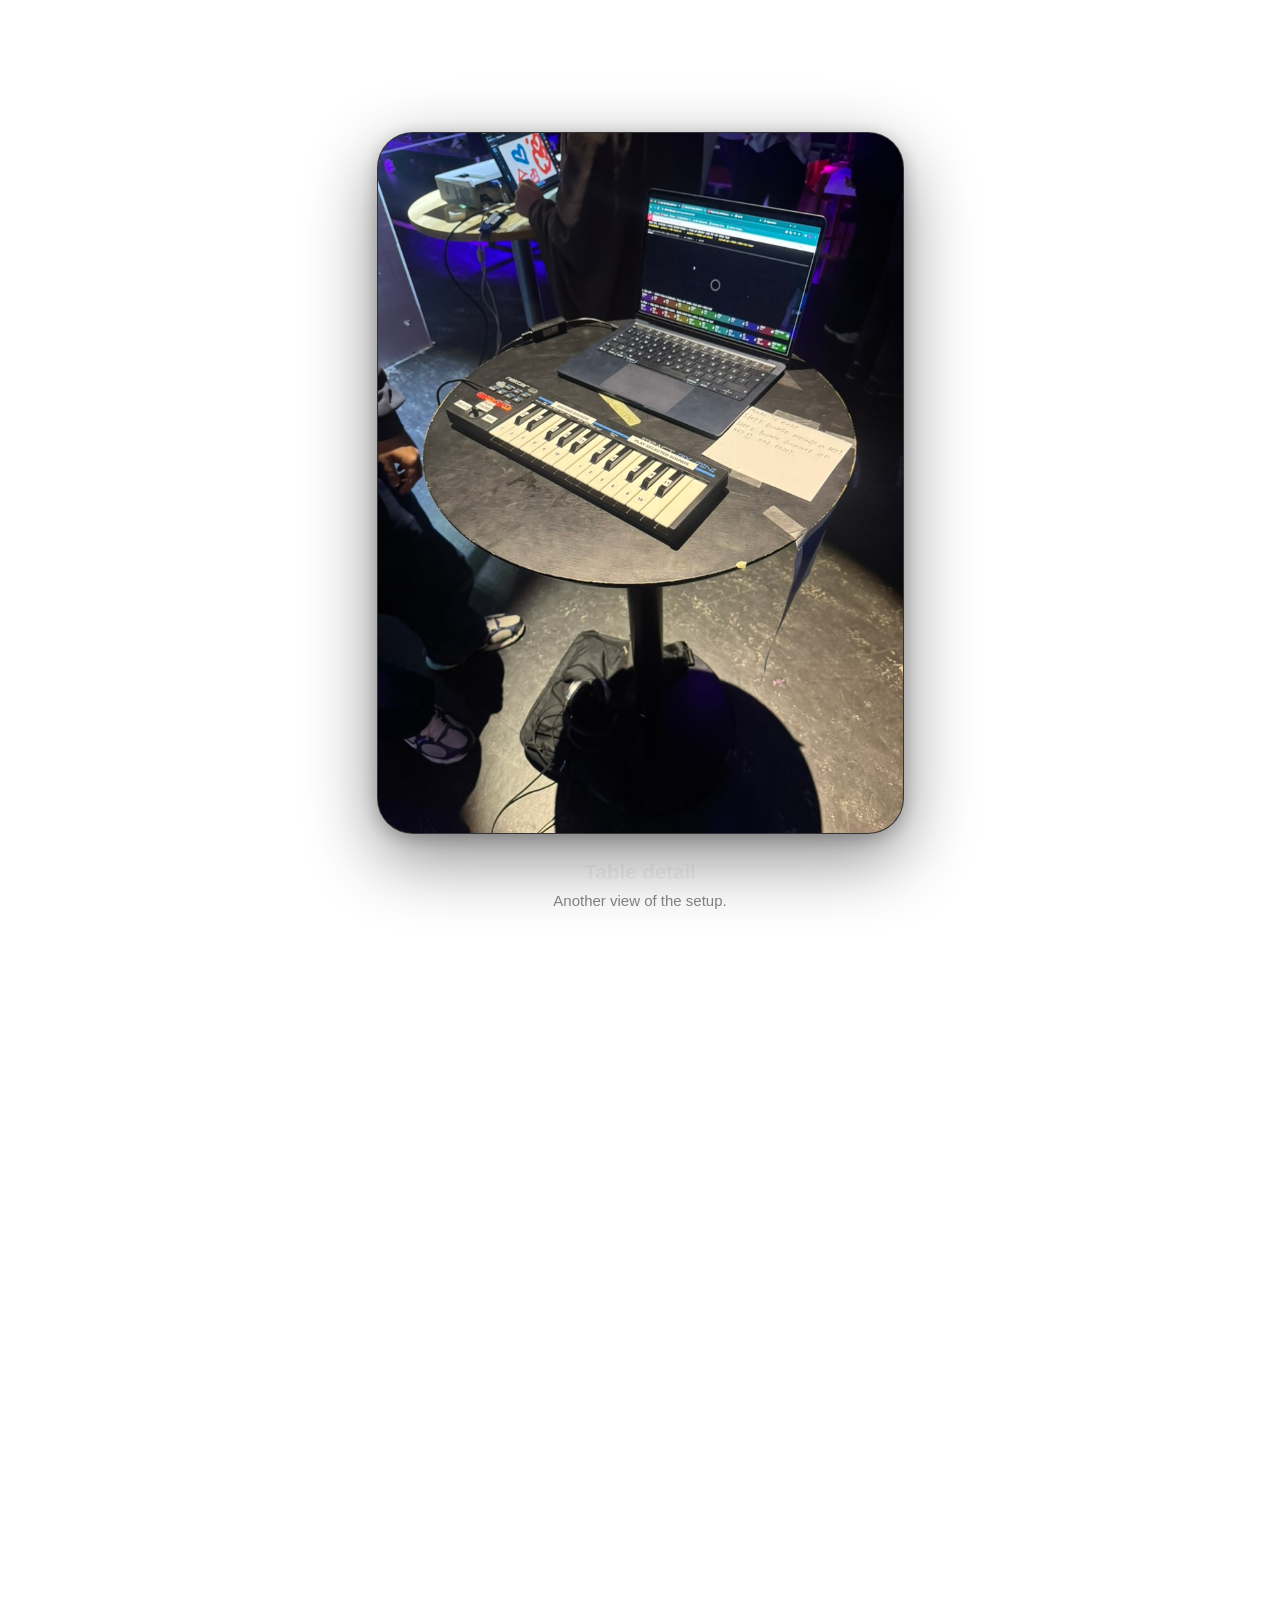
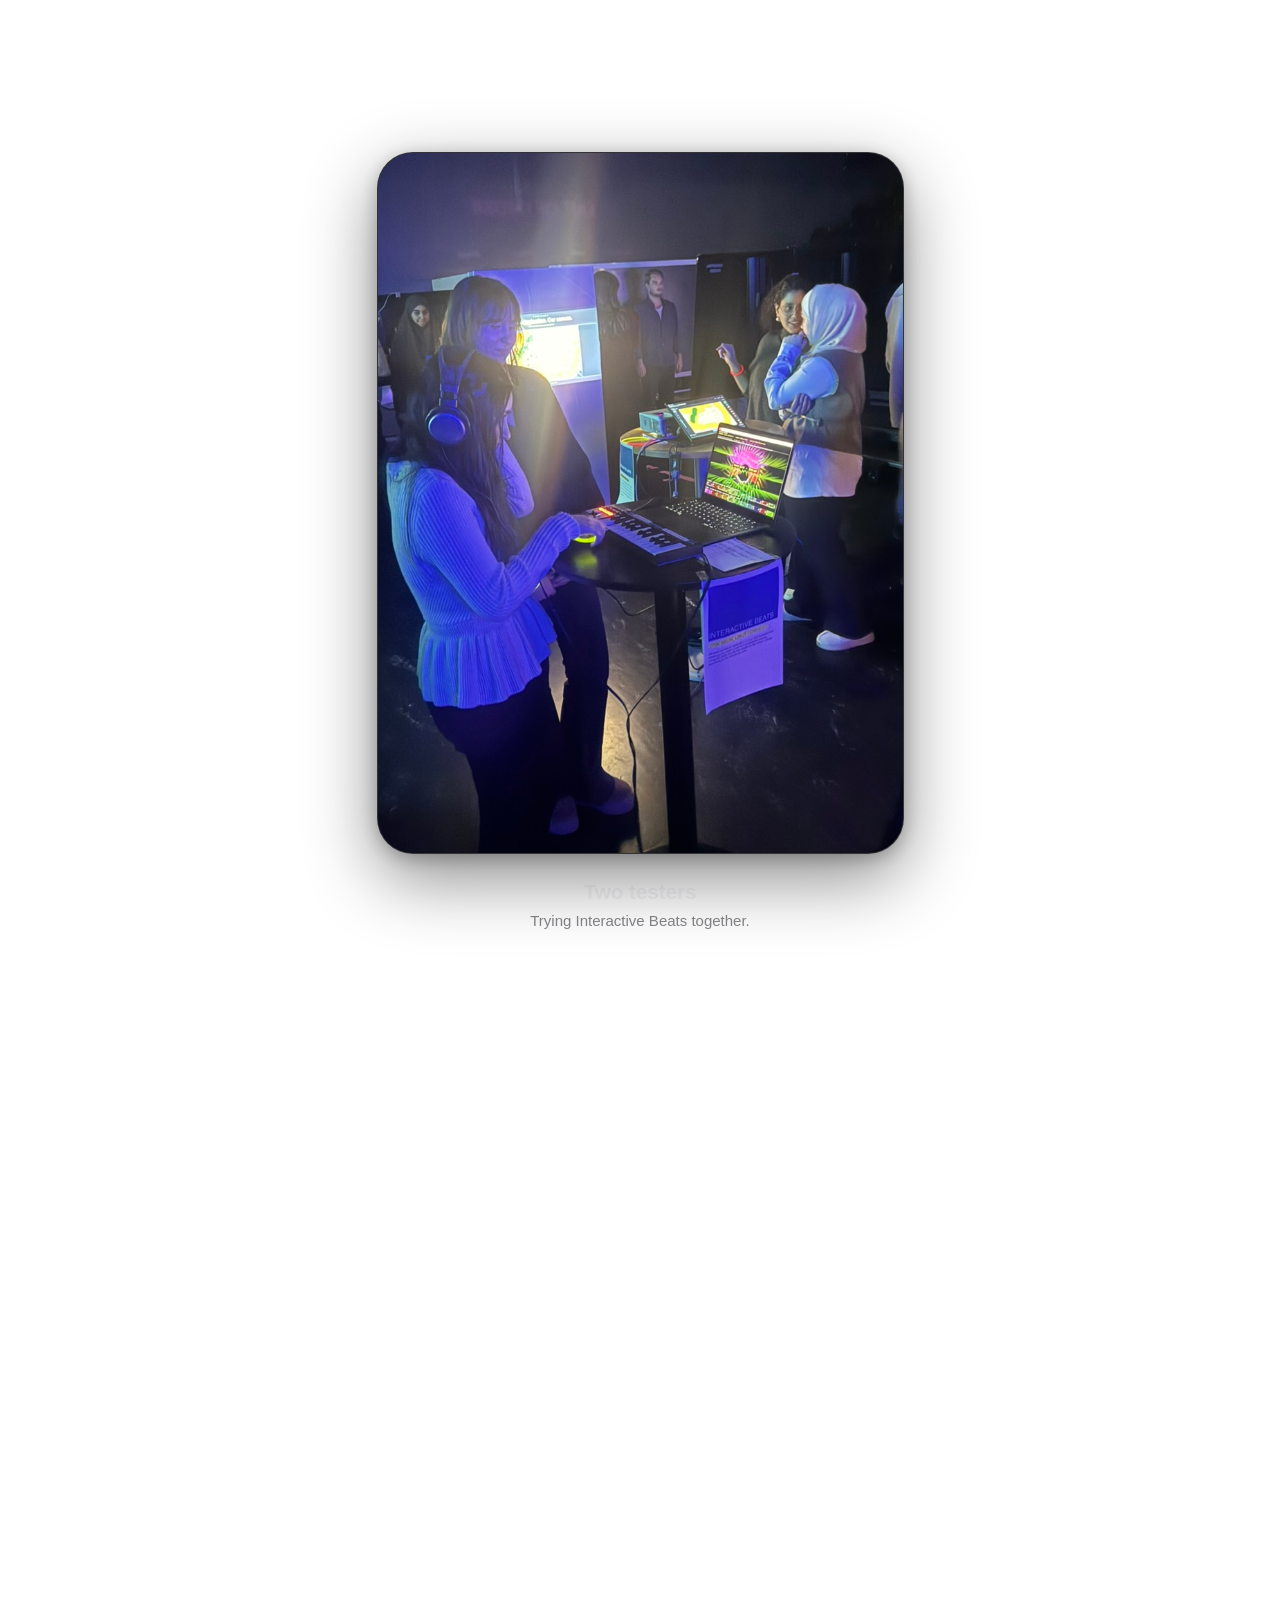
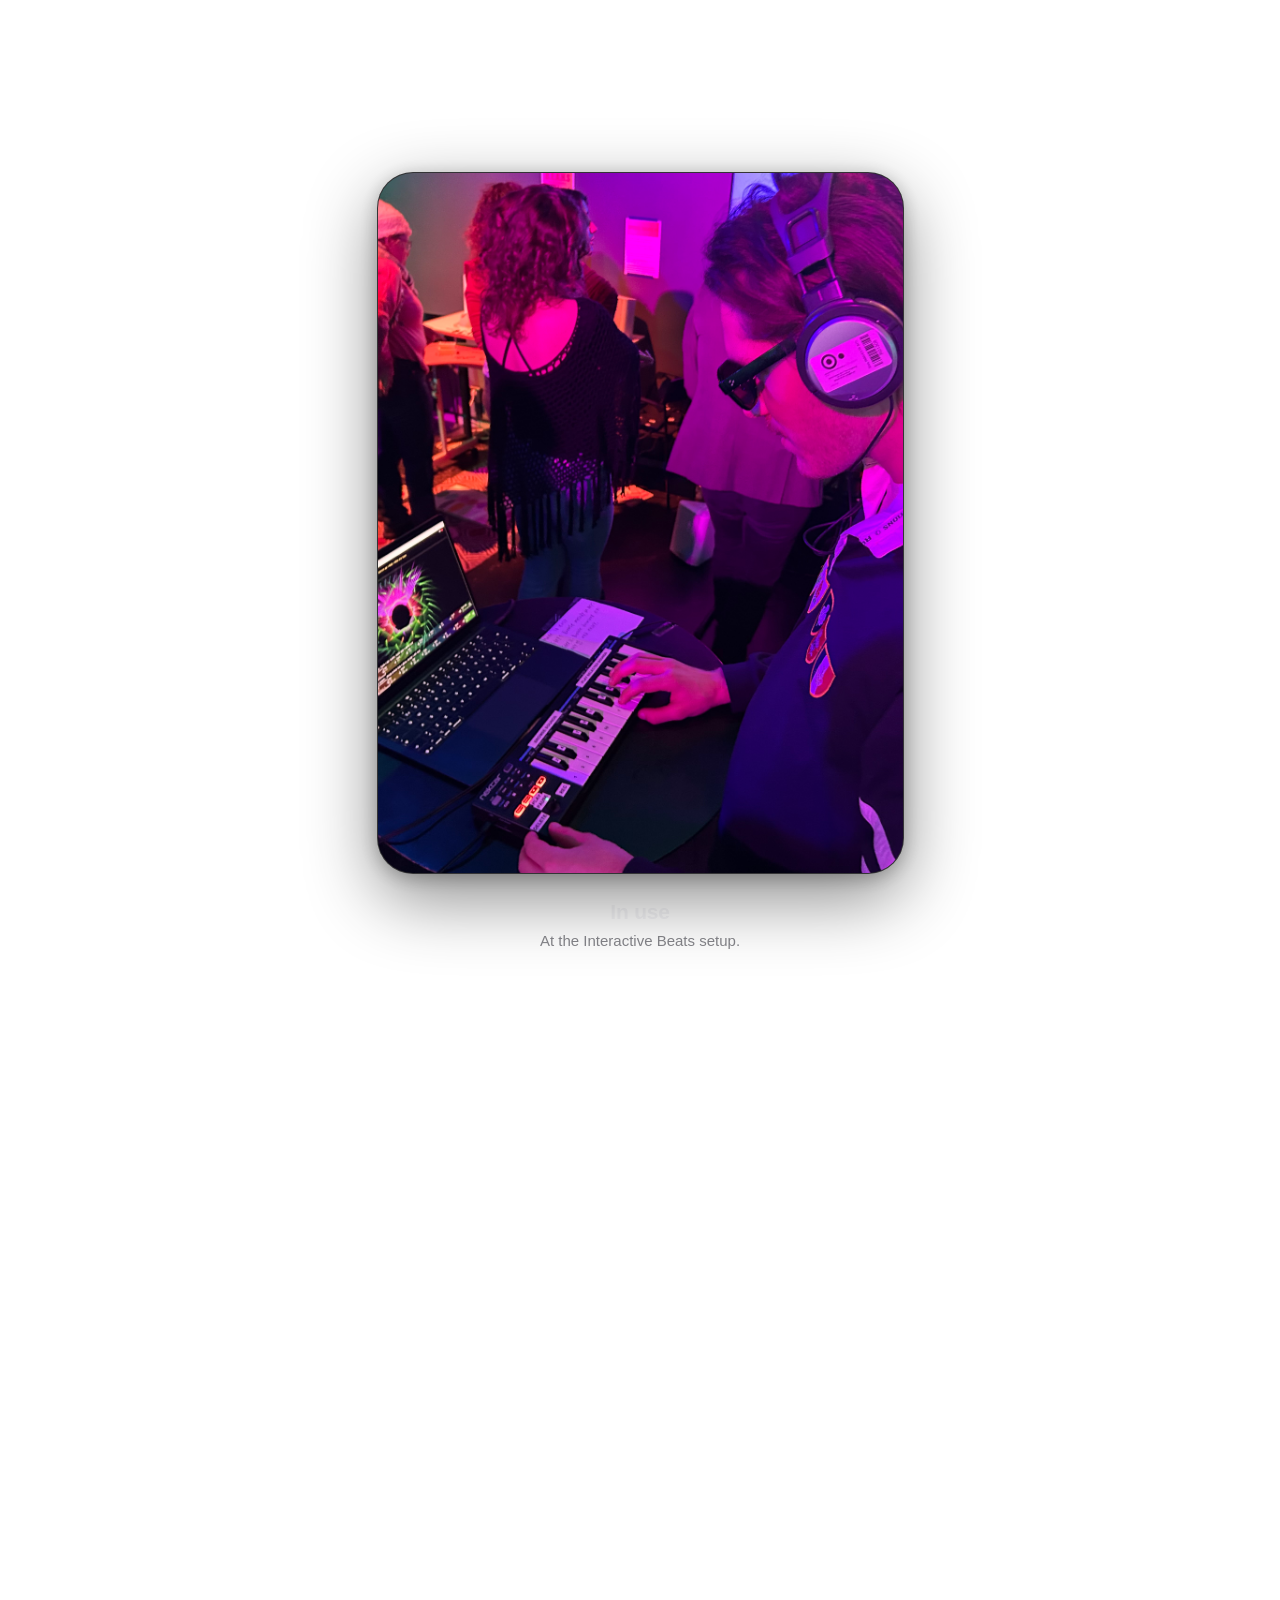
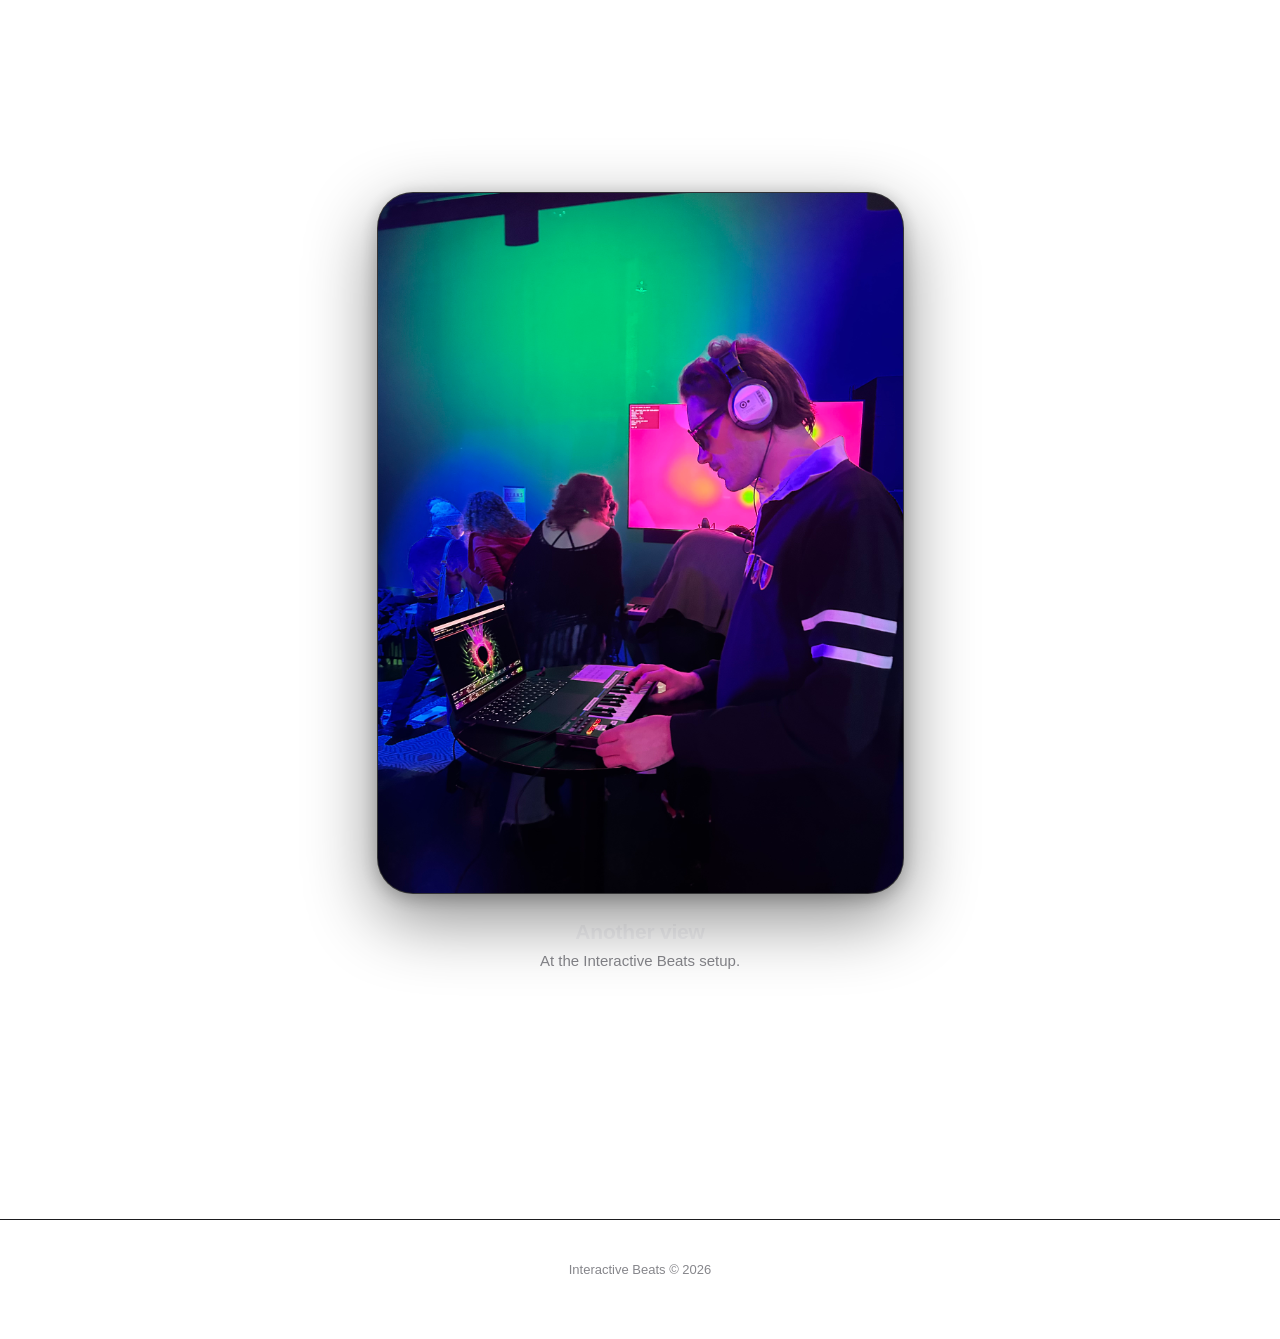
==== commit 5c09589e: "Improved links to mp4" ====
--- a/Index-3 copy.html
+++ b/Index-3 copy.html
@@ -216,7 +216,7 @@
     <div class="scene">
         <div class="frame">
             <video class="photo video-photo scroll-play-video" muted playsinline controls preload="metadata" aria-label="Rave example video">
-                <source src="photos%20copy/Rave%20exempel%201.mov" type="video/quicktime">
+                <source src="photos%20copy/Rave%20exempel%201.mp4" type="video/mp4">
                 Your browser does not support embedded video.
             </video>
             <div class="caption"><h3>Photo 4</h3><p>Rave example.</p></div>
@@ -226,7 +226,7 @@
     <div class="scene">
         <div class="frame">
             <video class="photo video-photo scroll-play-video" muted playsinline controls preload="metadata" aria-label="Visitor using the Interactive Beats table">
-                <source src="photos%20copy/Video%20in%20use.MOV" type="video/quicktime">
+                <source src="photos%20copy/Video%20in%20use.mp4" type="video/mp4">
                 Your browser does not support embedded video.
             </video>
             <div class="caption"><h3>In use</h3><p>A visitor exploring the sounds.</p></div>
